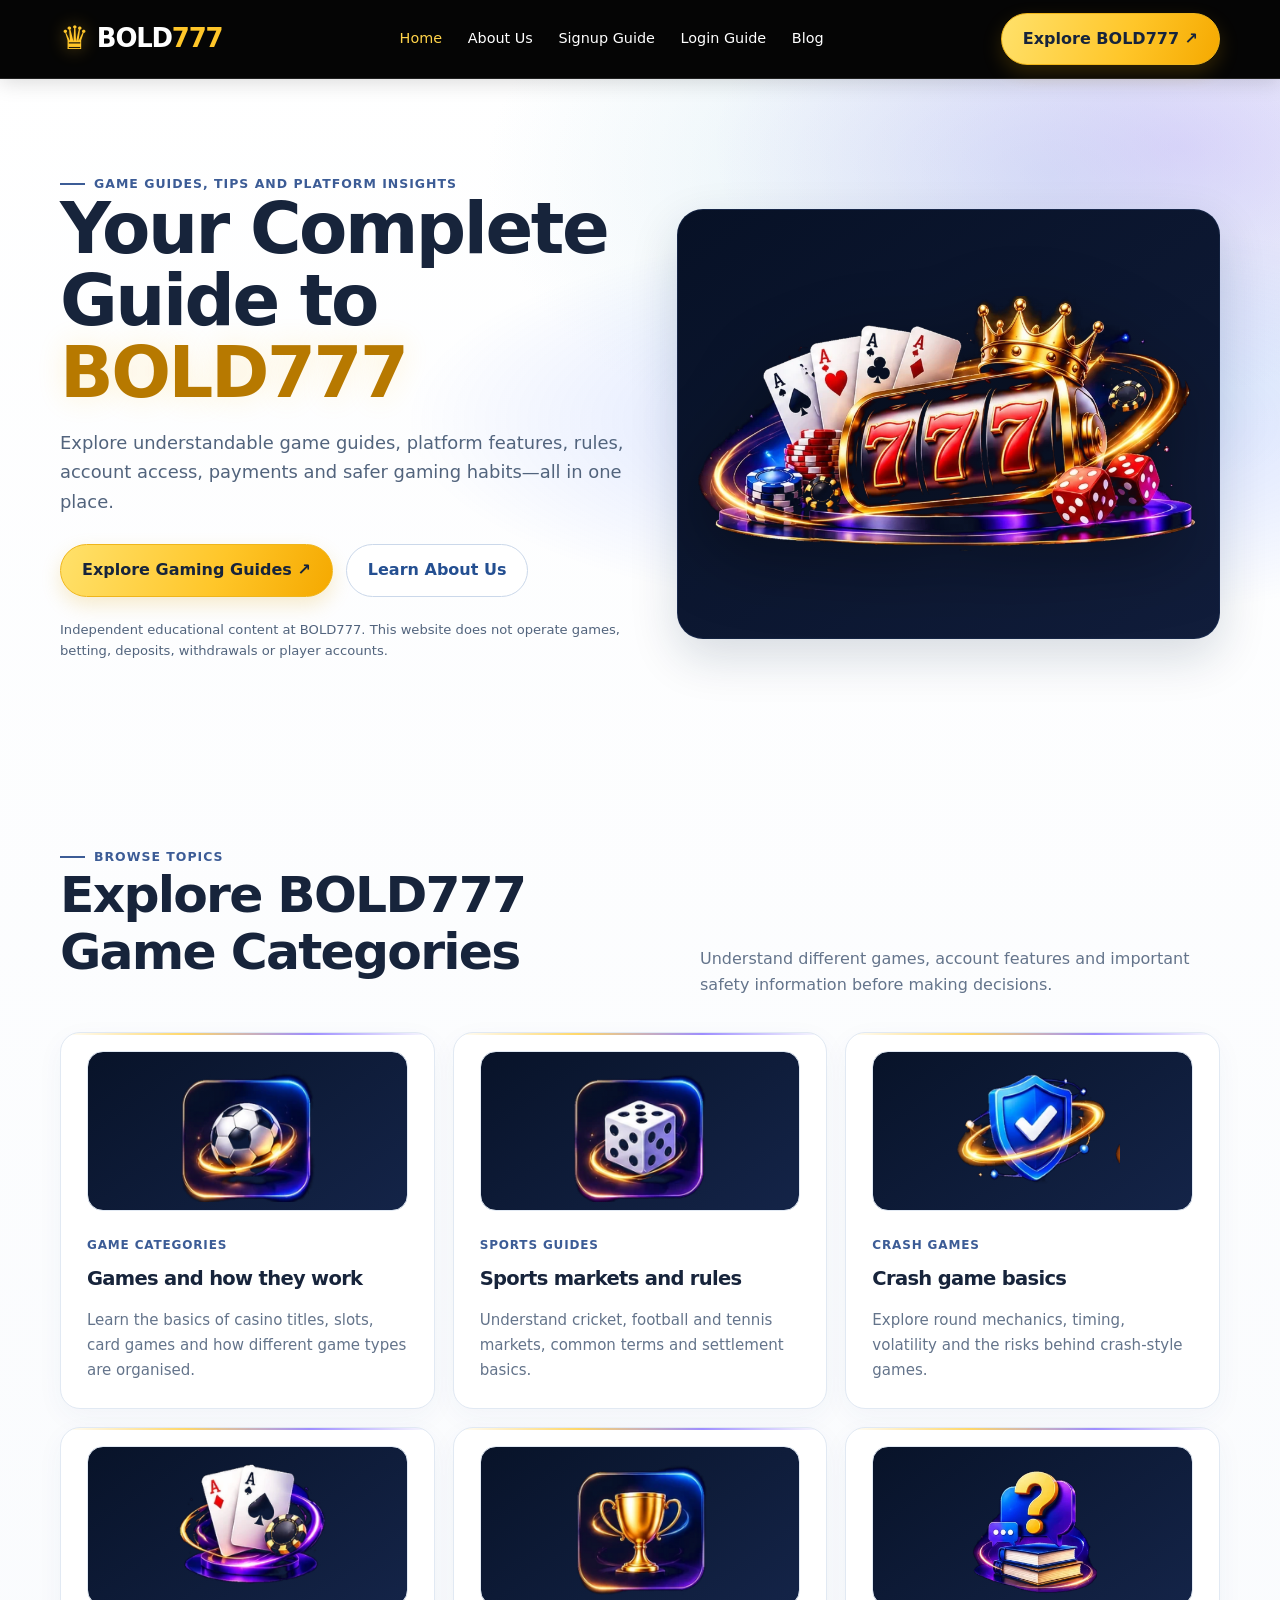
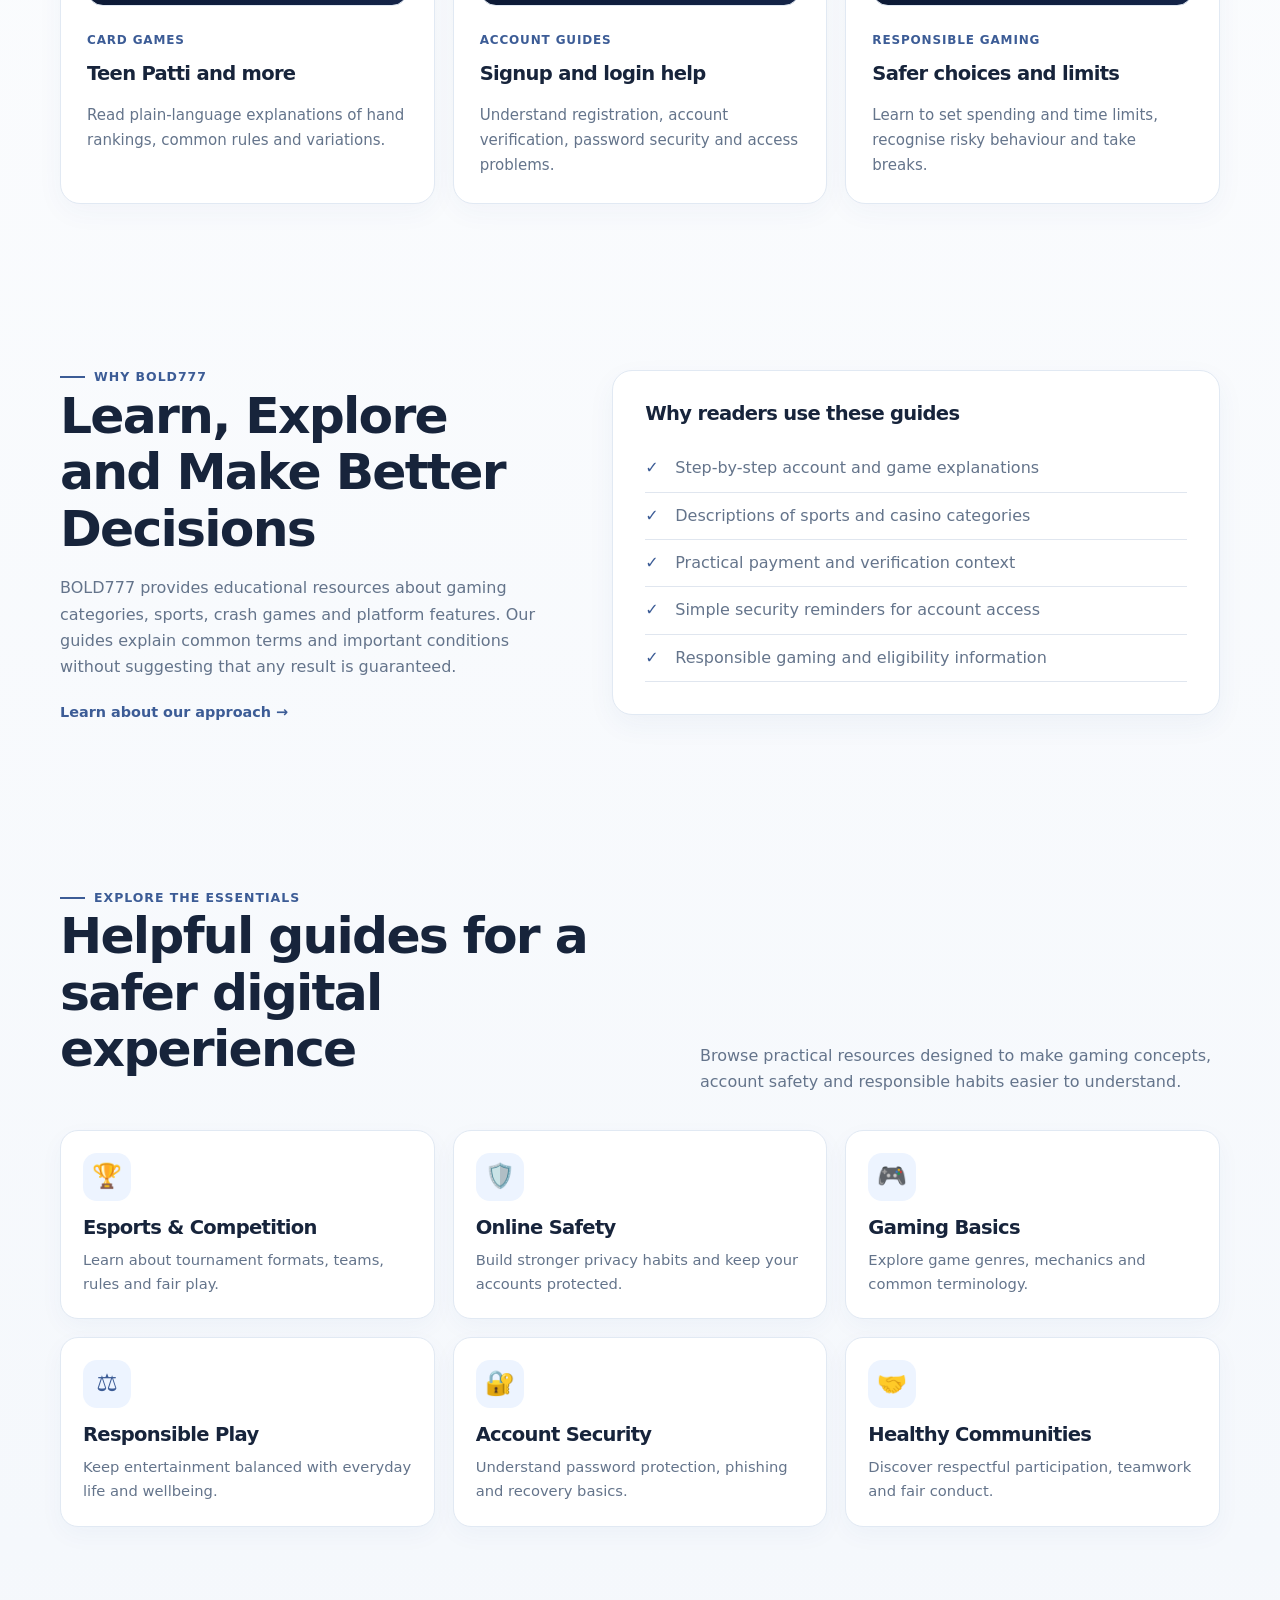
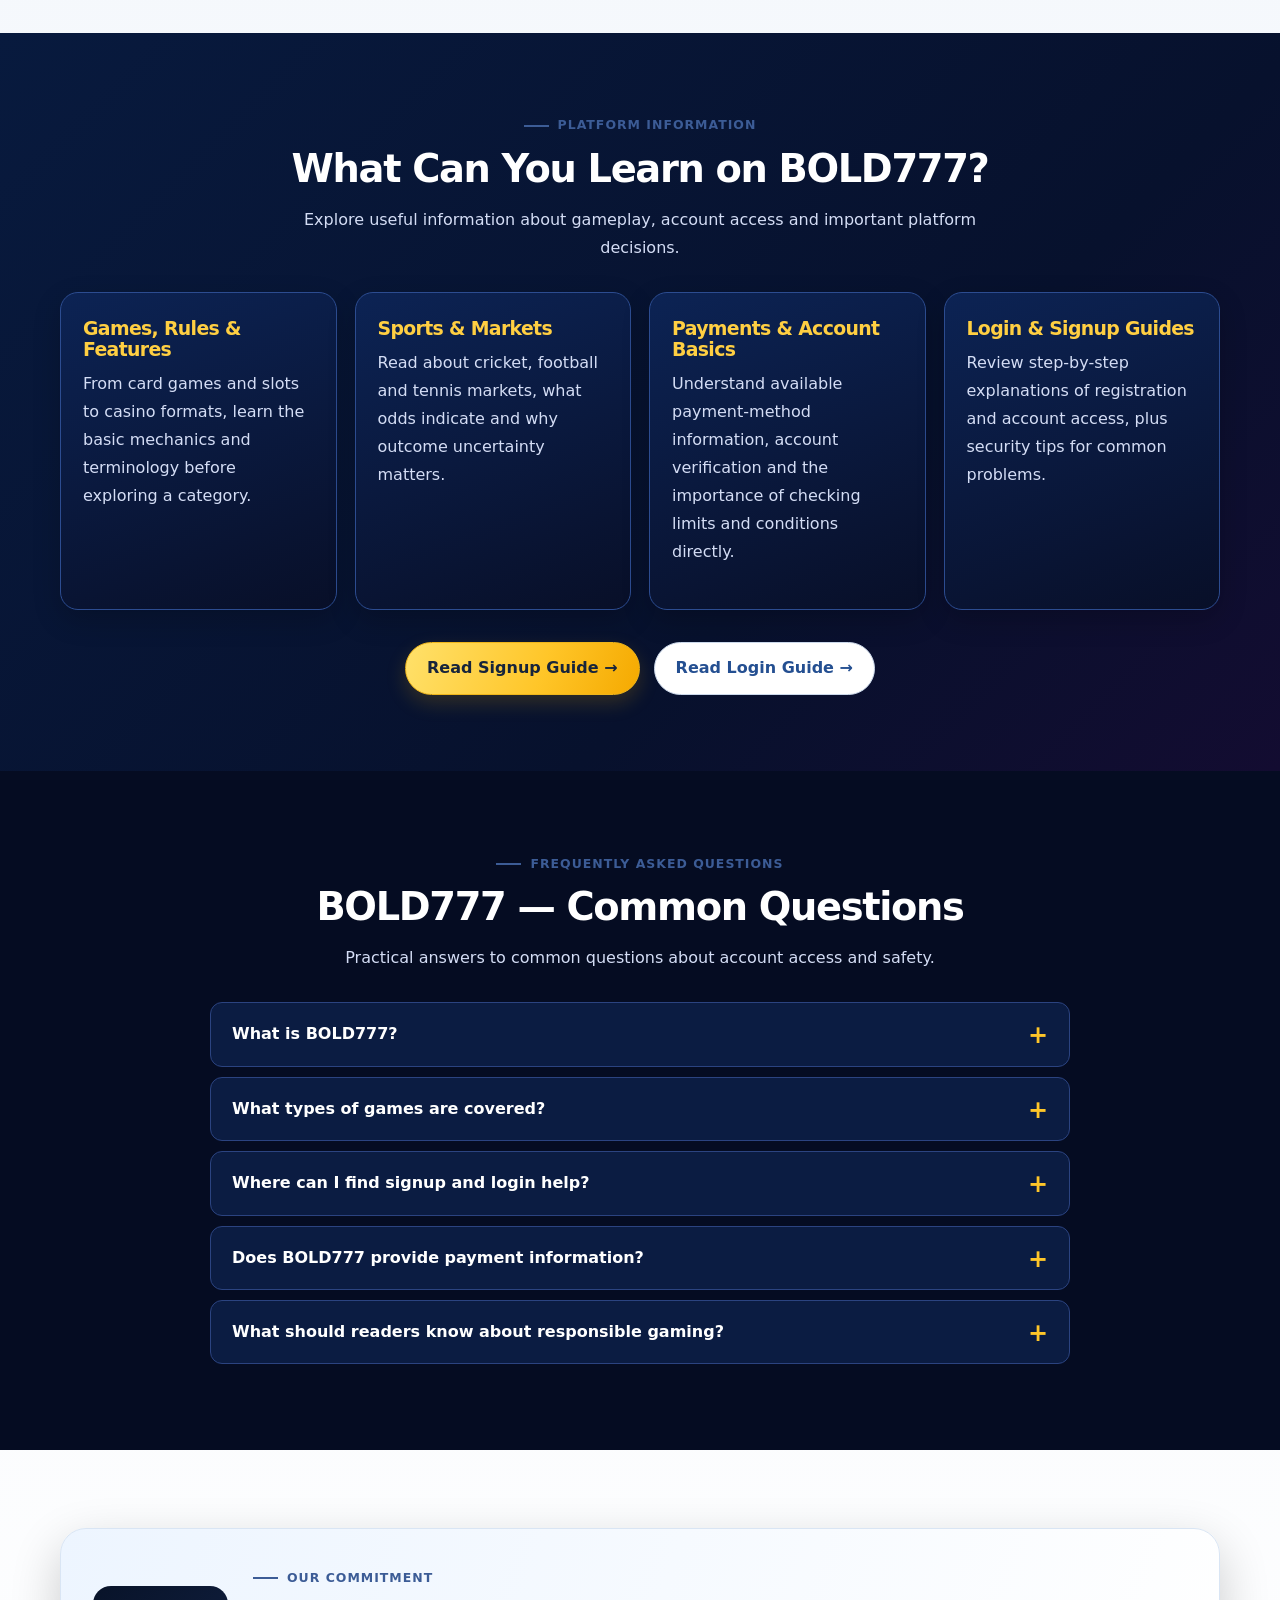
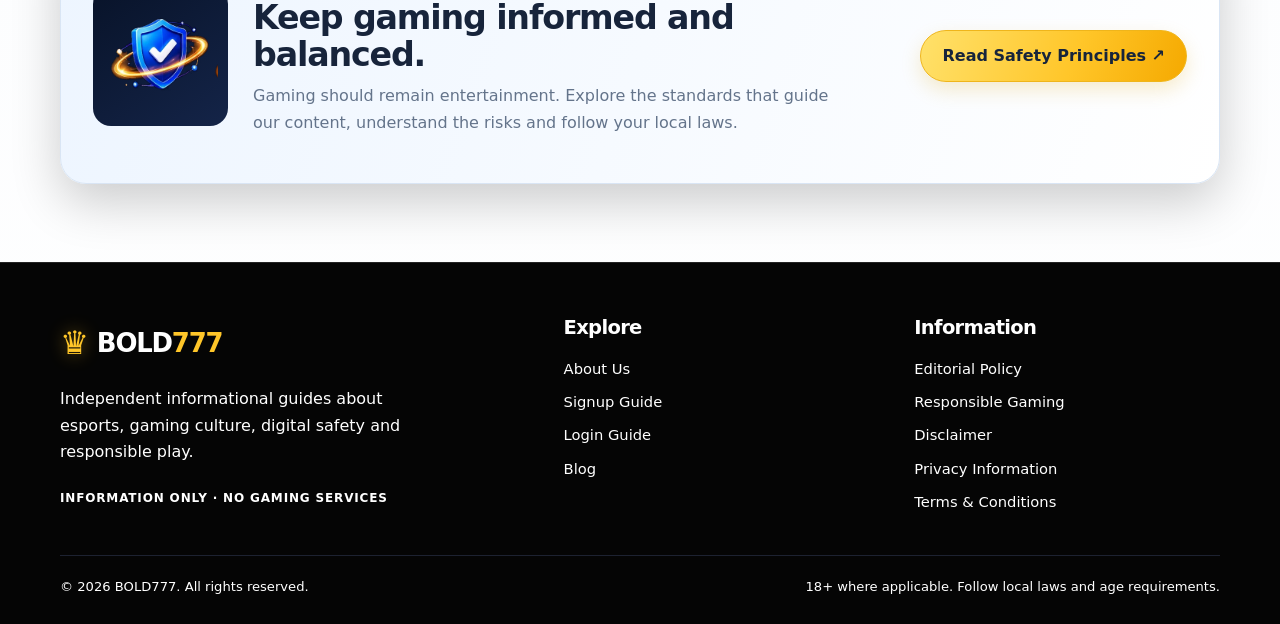
==== index.html @ b9d978da "Add files via upload" ====
<!DOCTYPE html>

<html lang="en"><head><meta charset="utf-8"/><meta content="width=device-width, initial-scale=1" name="viewport"/>
<title>BOLD777 | Game Guides, Account Help &amp; Online Safety</title>
<meta content="#ffffff" name="theme-color"/><link href="assets/style.css" rel="stylesheet"/>
<meta content="website" property="og:type"/>
<meta content="Explore BOLD777 game guides, sports and casino basics, signup and login help, account safety, responsible gaming tips and platform information." name="description"/><meta content="index, follow" name="robots"/><link href="https://bold777games.com/" rel="canonical"/><meta content="BOLD777 | Game Guides, Account Help &amp; Online Safety" property="og:title"/><meta content="Explore BOLD777 game guides, sports and casino basics, signup and login help, account safety, responsible gaming tips and platform information." property="og:description"/><meta content="https://bold777games.com/" property="og:url"/><meta content="summary_large_image" name="twitter:card"/><meta content="BOLD777 | Game Guides, Account Help &amp; Online Safety" name="twitter:title"/><meta content="Explore BOLD777 game guides, sports and casino basics, signup and login help, account safety, responsible gaming tips and platform information." name="twitter:description"/></head><body><header><div class="container nav"><a class="brand" href="index.html">BOLD<span>777</span></a><button aria-expanded="false" aria-label="Toggle navigation" class="menu-btn">Menu</button><nav class="navlinks"><a class="active" href="index.html">Home</a><a class="" href="about.html">About Us</a><a class="" href="signup.html">Signup Guide</a><a class="" href="login.html">Login Guide</a><a class="" href="blog.html">Blog</a></nav><a class="nav-cta" href="https://bold777games.com/">Explore BOLD777 ↗</a></div></header>
<main><section class="hero"><div class="container hero-grid"><div><span class="eyebrow">GAME GUIDES, TIPS AND PLATFORM INSIGHTS</span><h1>Your Complete Guide to <span style="color:#ffc329">BOLD777</span></h1><p>Explore understandable game guides, platform features, rules, account access, payments and safer gaming habits—all in one place.</p><div class="actions"><a class="btn" href="https://bold777games.com/" rel="noopener noreferrer" target="_blank">Explore Gaming Guides ↗</a><a class="btn secondary" href="about.html">Learn About Us</a></div><p style="font-size:.82rem;margin-top:22px">Independent educational content at BOLD777. This website does not operate games, betting, deposits, withdrawals or player accounts.</p></div><div class="visual hero-art"><img alt="BOLD777 gaming illustration with cards, crown, slot machine and chips" src="assets/images/home-hero.png"/></div></div></section>
<section class="section"><div class="container"><div class="section-head"><div><span class="eyebrow">Browse topics</span><h2>Explore BOLD777 Game Categories</h2></div><p>Understand different games, account features and important safety information before making decisions.</p></div><div class="grid">
<article class="card"><div class="icon image-icon"><img alt="" src="assets/images/category-sports.png"/></div><span class="tag">Game categories</span><h3>Games and how they work</h3><p>Learn the basics of casino titles, slots, card games and how different game types are organised.</p></article>
<article class="card"><div class="icon image-icon"><img alt="" src="assets/images/category-dice.png"/></div><span class="tag">Sports guides</span><h3>Sports markets and rules</h3><p>Understand cricket, football and tennis markets, common terms and settlement basics.</p></article>
<article class="card"><div class="icon image-icon"><img alt="" src="assets/images/security-guide.png"/></div><span class="tag">Crash games</span><h3>Crash game basics</h3><p>Explore round mechanics, timing, volatility and the risks behind crash-style games.</p></article>
<article class="card"><div class="icon image-icon"><img alt="" src="assets/images/cards-guide.png"/></div><span class="tag">Card games</span><h3>Teen Patti and more</h3><p>Read plain-language explanations of hand rankings, common rules and variations.</p></article>
<article class="card"><div class="icon image-icon"><img alt="" src="assets/images/category-trophy.png"/></div><span class="tag">Account guides</span><h3>Signup and login help</h3><p>Understand registration, account verification, password security and access problems.</p></article>
<article class="card"><div class="icon image-icon"><img alt="" src="assets/images/faq-guide.png"/></div><span class="tag">Responsible gaming</span><h3>Safer choices and limits</h3><p>Learn to set spending and time limits, recognise risky behaviour and take breaks.</p></article>
</div></div></section>
<section class="section"><div class="container split"><div><span class="eyebrow">Why BOLD777</span><h2>Learn, Explore and Make Better Decisions</h2><p>BOLD777 provides educational resources about gaming categories, sports, crash games and platform features. Our guides explain common terms and important conditions without suggesting that any result is guaranteed.</p><a class="read" href="about.html">Learn about our approach →</a></div><div class="panel"><h3>Why readers use these guides</h3><ul class="checklist"><li>Step-by-step account and game explanations</li><li>Descriptions of sports and casino categories</li><li>Practical payment and verification context</li><li>Simple security reminders for account access</li><li>Responsible gaming and eligibility information</li></ul></div></div></section>
<section class="section"><div class="container"><div class="section-head"><div><span class="eyebrow">Explore the essentials</span><h2>Helpful guides for a safer digital experience</h2></div><p>Browse practical resources designed to make gaming concepts, account safety and responsible habits easier to understand.</p></div><div class="feature-grid">
<div class="feature-tile"><div class="feature-symbol">🏆</div><h3>Esports &amp; Competition</h3><p>Learn about tournament formats, teams, rules and fair play.</p></div>
<div class="feature-tile"><div class="feature-symbol">🛡️</div><h3>Online Safety</h3><p>Build stronger privacy habits and keep your accounts protected.</p></div>
<div class="feature-tile"><div class="feature-symbol">🎮</div><h3>Gaming Basics</h3><p>Explore game genres, mechanics and common terminology.</p></div>
<div class="feature-tile"><div class="feature-symbol">⚖️</div><h3>Responsible Play</h3><p>Keep entertainment balanced with everyday life and wellbeing.</p></div>
<div class="feature-tile"><div class="feature-symbol">🔐</div><h3>Account Security</h3><p>Understand password protection, phishing and recovery basics.</p></div>
<div class="feature-tile"><div class="feature-symbol">🤝</div><h3>Healthy Communities</h3><p>Discover respectful participation, teamwork and fair conduct.</p></div>
</div></div></section>
<section class="content-rich-section rich-alt"><div class="container"><div class="rich-heading"><span class="eyebrow">PLATFORM INFORMATION</span><h2>What Can You Learn on BOLD777?</h2><p>Explore useful information about gameplay, account access and important platform decisions.</p></div><div class="rich-card-grid"><article class="rich-card"><h3>Games, Rules &amp; Features</h3><p>From card games and slots to casino formats, learn the basic mechanics and terminology before exploring a category.</p></article><article class="rich-card"><h3>Sports &amp; Markets</h3><p>Read about cricket, football and tennis markets, what odds indicate and why outcome uncertainty matters.</p></article><article class="rich-card"><h3>Payments &amp; Account Basics</h3><p>Understand available payment-method information, account verification and the importance of checking limits and conditions directly.</p></article><article class="rich-card"><h3>Login &amp; Signup Guides</h3><p>Review step-by-step explanations of registration and account access, plus security tips for common problems.</p></article></div><div class="rich-actions"><a class="btn" href="signup.html">Read Signup Guide →</a><a class="btn secondary" href="login.html">Read Login Guide →</a></div></div></section><section class="content-rich-section"><div class="container"><div class="rich-heading"><span class="eyebrow">FREQUENTLY ASKED QUESTIONS</span><h2>BOLD777 — Common Questions</h2><p>Practical answers to common questions about account access and safety.</p></div><div class="rich-faq-list"><details class="rich-faq"><summary>What is BOLD777?</summary><p>BOLD777 is a content resource providing game guides, information about platform features and educational updates related to BOLD777.</p></details><details class="rich-faq"><summary>What types of games are covered?</summary><p>Guides cover sports, casino formats, card games, slots and crash games, with topics varying by publication.</p></details><details class="rich-faq"><summary>Where can I find signup and login help?</summary><p>Use the Signup Guide and Login Guide pages for general steps, verification information and account-security advice.</p></details><details class="rich-faq"><summary>Does BOLD777 provide payment information?</summary><p>The site explains payment-related topics and conditions. Always confirm current methods and limits with the official platform.</p></details><details class="rich-faq"><summary>What should readers know about responsible gaming?</summary><p>Only participate where legally permitted and age-eligible. Set clear limits, avoid chasing losses and seek support when needed.</p></details></div></div></section><section class="section" id="site-policies"><div class="container"><div class="banner banner-with-art final-banner"><img alt="Illustration of gaming safety" class="banner-art" src="assets/images/security-guide.webp"/><div class="final-banner-copy"><span class="eyebrow">Our commitment</span><h2>Keep gaming informed and balanced.</h2><p>Gaming should remain entertainment. Explore the standards that guide our content, understand the risks and follow your local laws.</p></div><a class="btn final-banner-button" href="https://bold777games.com/responsible-gaming/">Read Safety Principles ↗</a></div></div></section></main>
<footer><div class="container"><div class="footer-grid"><div><a class="brand" href="index.html">BOLD<span>777</span></a><p style="max-width:360px;margin-top:16px">Independent informational guides about esports, gaming culture, digital safety and responsible play.</p><p class="tag">Information only · No gaming services</p></div><div><h3>Explore</h3><div class="footer-links"><a href="about.html">About Us</a><a href="signup.html">Signup Guide</a><a href="login.html">Login Guide</a><a href="blog.html">Blog</a></div></div><div><h3>Information</h3><div class="footer-links"><a href="https://bold777games.com/editorial-policy/">Editorial Policy</a><a href="https://bold777games.com/responsible-gaming/">Responsible Gaming</a><a href="https://bold777games.com/disclaimer/">Disclaimer</a><a href="https://bold777games.com/privacy-policy/">Privacy Information</a><a href="https://bold777games.com/terms-conditions/">Terms &amp; Conditions</a></div></div></div><div class="footer-bottom"><span>© <span data-year=""></span> BOLD777. All rights reserved.</span><span>18+ where applicable. Follow local laws and age requirements.</span></div></div></footer><script src="assets/script.js"></script></body></html>
---- assets/style.css ----
:root{--bg:#080b16;--panel:#101629;--panel2:#151d34;--text:#f4f6ff;--muted:#a8b1c8;--purple:#8b5cf6;--cyan:#4de3d0;--line:rgba(255,255,255,.1);--max:1160px}
*{box-sizing:border-box}html{scroll-behavior:smooth}body{margin:0;background:radial-gradient(ellipse at 80% 0%,rgba(103,65,190,.18),transparent 35%),var(--bg);color:var(--text);font:16px/1.65 Inter,ui-sans-serif,system-ui,-apple-system,Segoe UI,Roboto,Arial,sans-serif}a{color:inherit;text-decoration:none}img{max-width:100%}.container{width:min(var(--max),calc(100% - 40px));margin:auto}
header{position:sticky;top:0;z-index:20;background:rgba(8,11,22,.88);backdrop-filter:blur(16px);border-bottom:1px solid var(--line)}.nav{height:76px;display:flex;align-items:center;justify-content:space-between;gap:24px}.brand{font-weight:900;font-size:1.55rem;letter-spacing:-1px}.brand span{color:var(--cyan)}.navlinks{display:flex;align-items:center;gap:26px;color:var(--muted);font-size:.94rem}.navlinks a:hover,.navlinks a.active{color:#fff}.nav-cta,.btn{display:inline-flex;align-items:center;justify-content:center;border-radius:12px;padding:11px 17px;font-weight:750;background:linear-gradient(110deg,var(--purple),#5d70ed);color:white;border:0}.menu-btn{display:none;background:none;border:1px solid var(--line);color:white;padding:8px 12px;border-radius:9px}
.hero{padding:88px 0 70px;position:relative;overflow:hidden}.hero-grid{display:grid;grid-template-columns:1.08fr .92fr;gap:48px;align-items:center}.eyebrow{display:inline-flex;gap:9px;align-items:center;color:var(--cyan);font-size:.78rem;letter-spacing:.15em;text-transform:uppercase;font-weight:800}.eyebrow:before{content:"";width:22px;height:2px;background:var(--cyan)}h1,h2,h3{line-height:1.12;letter-spacing:-.035em;margin:0 0 18px}h1{font-size:clamp(2.6rem,6vw,4.8rem);max-width:760px}h2{font-size:clamp(1.9rem,4vw,3rem)}h3{font-size:1.22rem}p{color:var(--muted);margin:0 0 18px}.hero p{font-size:1.12rem;max-width:650px}.actions{display:flex;gap:13px;flex-wrap:wrap;margin-top:28px}.btn.secondary{background:transparent;border:1px solid var(--line);color:var(--text)}.visual{min-height:390px;position:relative;border:1px solid var(--line);border-radius:28px;background:linear-gradient(145deg,rgba(139,92,246,.22),rgba(77,227,208,.06)),var(--panel);padding:25px;overflow:hidden}.visual:before,.visual:after{content:"";position:absolute;border-radius:50%;filter:blur(2px)}.visual:before{width:240px;height:240px;background:rgba(139,92,246,.22);right:-65px;top:-55px}.visual:after{width:180px;height:180px;background:rgba(77,227,208,.14);left:-70px;bottom:-60px}.orbit{position:absolute;inset:50px 45px;border:1px solid rgba(255,255,255,.14);border-radius:50%;transform:rotate(-24deg)}.orbit.two{inset:80px 10px;transform:rotate(35deg)}.core{position:absolute;inset:0;display:grid;place-items:center}.core-mark{width:150px;height:150px;border-radius:35px;display:grid;place-items:center;background:linear-gradient(145deg,#8b5cf6,#263b79);box-shadow:0 25px 80px rgba(0,0,0,.45);font-size:3.4rem;font-weight:950;letter-spacing:-.1em}.float-card{position:absolute;z-index:2;background:rgba(10,15,31,.88);border:1px solid var(--line);padding:13px 16px;border-radius:14px;box-shadow:0 12px 35px rgba(0,0,0,.25);font-size:.85rem}.float-card strong{display:block;color:white}.float-card small{color:var(--muted)}.fc1{top:42px;left:22px}.fc2{right:18px;bottom:46px}.fc3{left:34px;bottom:34px}
.section{padding:76px 0}.section-head{display:flex;justify-content:space-between;align-items:end;gap:25px;margin-bottom:30px}.section-head p{max-width:520px;margin:0}.grid{display:grid;grid-template-columns:repeat(3,1fr);gap:18px}.card{background:linear-gradient(145deg,rgba(255,255,255,.045),rgba(255,255,255,.015));border:1px solid var(--line);border-radius:18px;padding:24px;transition:.2s}.card:hover{transform:translateY(-4px);border-color:rgba(139,92,246,.55)}.icon{width:46px;height:46px;border-radius:13px;background:rgba(139,92,246,.18);display:grid;place-items:center;color:#c4b5fd;font-size:1.25rem;margin-bottom:20px}.tag{display:inline-block;color:var(--cyan);font-size:.75rem;font-weight:800;letter-spacing:.08em;text-transform:uppercase;margin-bottom:12px}.card p{font-size:.94rem;margin-bottom:0}.split{display:grid;grid-template-columns:.9fr 1.1fr;gap:45px;align-items:center}.panel{background:var(--panel);border:1px solid var(--line);border-radius:22px;padding:30px}.checklist{list-style:none;padding:0;margin:20px 0 0}.checklist li{padding:10px 0 10px 30px;position:relative;color:var(--muted);border-bottom:1px solid var(--line)}.checklist li:before{content:"✓";position:absolute;left:0;color:var(--cyan);font-weight:900}.banner{padding:38px;border:1px solid rgba(77,227,208,.22);border-radius:22px;background:linear-gradient(110deg,rgba(77,227,208,.09),rgba(139,92,246,.14));display:flex;align-items:center;justify-content:space-between;gap:25px}.banner p{margin:0;max-width:660px}
.page-hero{padding:68px 0 35px}.page-hero h1{font-size:clamp(2.4rem,5vw,4rem)}.breadcrumbs{color:var(--muted);font-size:.88rem;margin-bottom:22px}.article-list{display:grid;grid-template-columns:repeat(3,1fr);gap:18px}.article-card{overflow:hidden;padding:0}.article-art{height:165px;background:radial-gradient(circle at 75% 30%,rgba(77,227,208,.4),transparent 25%),linear-gradient(135deg,#33215e,#121b38 55%,#0b3441);display:flex;align-items:center;justify-content:center;font-size:2.6rem;font-weight:950;letter-spacing:-.1em;color:rgba(255,255,255,.9)}.article-body{padding:22px}.article-body .tag{margin-bottom:8px}.article-body h3{margin-bottom:10px}.article-body p{font-size:.92rem}.read{color:var(--cyan);font-weight:750;font-size:.9rem}.content{max-width:820px}.content h2{font-size:1.75rem;margin:36px 0 14px}.content h3{margin:25px 0 10px}.content ul{color:var(--muted);padding-left:22px}.notice{border-left:3px solid var(--cyan);padding:16px 18px;background:rgba(77,227,208,.06);border-radius:0 12px 12px 0;margin:24px 0}.faq details{border-bottom:1px solid var(--line);padding:18px 0}.faq summary{cursor:pointer;font-weight:750}.faq details p{padding-top:12px;margin:0}
footer{border-top:1px solid var(--line);padding:48px 0 24px;background:rgba(0,0,0,.15)}.footer-grid{display:grid;grid-template-columns:1.5fr 1fr 1fr;gap:35px}.footer-links{display:grid;gap:9px;color:var(--muted);font-size:.92rem}.footer-links a:hover{color:white}.footer-bottom{border-top:1px solid var(--line);margin-top:35px;padding-top:20px;display:flex;justify-content:space-between;gap:20px;color:var(--muted);font-size:.82rem}
@media(max-width:850px){.hero-grid,.split{grid-template-columns:1fr}.visual{min-height:330px}.grid,.article-list{grid-template-columns:repeat(2,1fr)}.navlinks{display:none;position:absolute;top:76px;left:0;right:0;padding:20px;background:#0b1020;border-bottom:1px solid var(--line);flex-direction:column;align-items:flex-start}.navlinks.open{display:flex}.menu-btn{display:block}.nav-cta{display:none}.footer-grid{grid-template-columns:1fr 1fr}}
@media(max-width:560px){.container{width:min(var(--max),calc(100% - 28px))}.hero{padding:60px 0 45px}.section{padding:55px 0}.grid,.article-list,.footer-grid{grid-template-columns:1fr}.section-head,.banner,.footer-bottom{align-items:flex-start;flex-direction:column}.visual{min-height:290px}.core-mark{width:120px;height:120px}.fc1{top:22px;left:12px}.fc2{right:10px;bottom:22px}.fc3{left:14px;bottom:25px}}


/* ===== BOLD777 visual refresh: midnight / electric blue / royal purple / gold ===== */
:root{
  --bg:#050817;--panel:#0b1228;--panel2:#111d3b;--text:#f7f8ff;--muted:#b4bfd8;
  --purple:#8b5cf6;--cyan:#5b8cff;--gold:#ffc629;--line:rgba(151,174,255,.2);
  --max:1200px;
}
body{
  background:
    radial-gradient(ellipse at 8% 12%,rgba(36,91,255,.16),transparent 32%),
    radial-gradient(ellipse at 92% 36%,rgba(126,54,255,.13),transparent 30%),
    linear-gradient(180deg,#050817 0%,#080d20 54%,#050817 100%);
}
header{background:rgba(4,8,22,.91);border-bottom:1px solid rgba(120,151,255,.2);box-shadow:0 10px 35px rgba(0,0,0,.24)}
.nav{height:78px}
.brand{font-size:1.62rem;letter-spacing:-1.2px;white-space:nowrap}
.brand:before{content:"♛";display:inline-block;color:var(--gold);font-size:1.25em;margin-right:9px;vertical-align:-2px;text-shadow:0 0 18px rgba(255,198,41,.45)}
.brand span{color:var(--gold)}
.navlinks{gap:clamp(12px,2vw,26px);font-size:.9rem;color:#d4dcf2}
.navlinks a{transition:color .2s ease}
.navlinks a:hover,.navlinks a.active{color:var(--gold)}
.nav-cta,.btn{
  border-radius:999px;padding:12px 21px;color:#11172b;
  background:linear-gradient(110deg,#ffe16b 0%,#ffbd17 58%,#ff9d00 100%);
  box-shadow:0 8px 24px rgba(255,177,0,.2);transition:transform .2s,box-shadow .2s;
}
.nav-cta:hover,.btn:hover{transform:translateY(-2px);box-shadow:0 12px 30px rgba(255,177,0,.3)}
.btn.secondary{background:rgba(9,15,35,.5);border:1px solid rgba(204,216,255,.5);color:#f5f7ff;box-shadow:none}
.menu-btn{border-color:var(--line);background:#0d1731}
.hero{padding:88px 0 82px;isolation:isolate}
.hero:before{content:"";position:absolute;z-index:-1;inset:0;background:radial-gradient(ellipse at 78% 50%,rgba(35,91,255,.22),transparent 42%),radial-gradient(ellipse at 92% 10%,rgba(151,73,255,.18),transparent 28%)}
.hero-grid{gap:38px;grid-template-columns:1fr .95fr}
.hero h1{font-size:clamp(2.8rem,5.5vw,5rem);line-height:1.02;max-width:680px}
.hero h1 span{color:var(--gold)!important;text-shadow:0 0 28px rgba(255,193,38,.2)}
.hero p{max-width:610px;color:#d0d8ec}
.eyebrow{color:var(--gold);letter-spacing:.08em}
.eyebrow:before{background:linear-gradient(90deg,var(--gold),#ff8c00);width:25px}
.visual{
  min-height:410px;border:1px solid rgba(114,145,255,.42);border-radius:30px;
  background:radial-gradient(circle at 50% 48%,rgba(34,87,255,.3),transparent 35%),linear-gradient(145deg,rgba(29,55,116,.8),rgba(10,14,34,.92) 58%,rgba(69,32,122,.55));
  box-shadow:inset 0 0 55px rgba(64,113,255,.13),0 25px 70px rgba(0,0,0,.32);
}
.visual:before{width:310px;height:310px;background:rgba(45,100,255,.3);filter:blur(32px);right:4%;top:4%}
.visual:after{width:250px;height:250px;background:rgba(146,62,255,.22);filter:blur(35px);left:0;bottom:0}
.orbit{border-color:rgba(255,198,41,.58);box-shadow:0 0 22px rgba(255,183,0,.12)}
.orbit.two{border-color:rgba(107,132,255,.5)}
.core-mark{
  width:190px;height:190px;border-radius:42px;transform:rotate(-7deg);
  background:linear-gradient(145deg,#ffdf59,#ff9d00 42%,#4e2b9c 43%,#101a48 100%);
  border:1px solid rgba(255,226,121,.7);box-shadow:0 0 45px rgba(255,174,0,.28),0 25px 80px rgba(0,0,0,.5);
  color:#fff;font-size:4rem;text-shadow:0 4px 20px rgba(0,0,0,.5)
}
.float-card{background:rgba(5,11,29,.88);border-color:rgba(132,160,255,.3);backdrop-filter:blur(12px);border-radius:16px}
.float-card strong{color:#fff}.float-card small{color:#bac6e4}
.section{padding:78px 0}
.section-head{margin-bottom:34px}
h2{font-size:clamp(2rem,4vw,3.15rem)}
.card,.panel{
  background:linear-gradient(145deg,rgba(18,31,67,.9),rgba(8,14,33,.94));
  border:1px solid rgba(112,145,255,.24);border-radius:20px;
  box-shadow:0 14px 36px rgba(0,0,0,.17)
}
.card{padding:26px;position:relative;overflow:hidden}
.card:before{content:"";position:absolute;inset:0 0 auto;height:2px;background:linear-gradient(90deg,transparent,var(--gold),#755dff,transparent);opacity:.7}
.card:hover{transform:translateY(-5px);border-color:rgba(255,198,41,.5);box-shadow:0 18px 40px rgba(0,0,0,.28)}
.icon{width:54px;height:54px;border-radius:17px;background:linear-gradient(145deg,rgba(255,198,41,.2),rgba(92,107,255,.22));border:1px solid rgba(255,198,41,.28);color:var(--gold);font-size:1.45rem}
.tag{color:var(--gold);letter-spacing:.07em}
.split{gap:55px}
.panel{padding:32px;background:linear-gradient(145deg,rgba(16,28,62,.95),rgba(7,13,31,.95))}
.checklist li:before{color:var(--gold)}
.banner{
  border:1px solid rgba(255,198,41,.35);border-radius:26px;
  background:radial-gradient(ellipse at 90% 50%,rgba(89,60,193,.25),transparent 42%),linear-gradient(110deg,rgba(255,198,41,.1),rgba(24,67,155,.2),rgba(77,42,137,.18));
  box-shadow:0 18px 50px rgba(0,0,0,.2)
}
.page-hero{
  padding:78px 0 52px;position:relative;overflow:hidden;
  background:radial-gradient(ellipse at 82% 25%,rgba(48,89,221,.22),transparent 36%),linear-gradient(180deg,rgba(11,19,46,.75),rgba(5,8,23,0));
  border-bottom:1px solid rgba(120,151,255,.13)
}
.page-hero:after{content:"777";position:absolute;right:7%;top:5%;font-size:clamp(7rem,18vw,15rem);font-weight:1000;letter-spacing:-.12em;color:rgba(255,198,41,.035);pointer-events:none}
.page-hero .container{position:relative;z-index:1}
.page-hero h1{max-width:900px}
.breadcrumbs{color:#aab7d5}
.breadcrumbs a{color:var(--gold)}
.article-list{gap:22px}
.article-card{padding:0}
.article-art{
  height:180px;color:var(--gold);font-size:3rem;
  background:radial-gradient(circle at 70% 25%,rgba(255,190,40,.35),transparent 24%),radial-gradient(circle at 25% 80%,rgba(71,105,255,.45),transparent 35%),linear-gradient(135deg,#14265a,#10132f 55%,#351a69);
  border-bottom:1px solid rgba(255,198,41,.2)
}
.article-body{padding:24px}
.article-body h3{color:#f7f8ff}
.read{color:var(--gold)}
.content{max-width:900px}
.content h2{color:#fff;border-left:3px solid var(--gold);padding-left:14px}
.content h3{color:#f4f6ff}
.content ul{line-height:1.85}
.notice{border-left-color:var(--gold);background:rgba(255,198,41,.07);border-radius:0 14px 14px 0}
.faq details{border:1px solid rgba(125,151,230,.2);border-radius:14px;padding:17px 20px;margin:10px 0;background:rgba(13,23,51,.72)}
.faq summary{color:#f5f7ff}
.faq details[open]{border-color:rgba(255,198,41,.45)}
footer{border-top:1px solid rgba(255,198,41,.25);padding:54px 0 26px;background:linear-gradient(180deg,#070b1c,#030611)}
.footer-grid{gap:45px}
footer h3{color:#fff}
.footer-links a:hover{color:var(--gold)}
.footer-bottom{border-top-color:rgba(127,151,222,.2)}
@media(max-width:850px){
  .nav{height:70px}.navlinks{top:70px;background:#070d21}
  .hero{padding:64px 0 58px}.hero-grid{grid-template-columns:1fr}
  .visual{min-height:340px}.page-hero{padding:58px 0 40px}
}
@media(max-width:560px){
  .hero h1{font-size:2.7rem}.section{padding:58px 0}
  .visual{min-height:285px}.core-mark{width:130px;height:130px;font-size:3rem}
  .card{padding:22px}.article-card{padding:0}.article-body{padding:20px}
  .page-hero:after{right:0;top:15%;font-size:7rem}
}


/* Supplied BOLD777 illustration pack */
.hero-art{
  min-height:0; padding:0; border:0; background:transparent; box-shadow:none;
  display:flex; align-items:center; justify-content:center; overflow:visible;
}
.hero-art:before,.hero-art:after{display:none}
.hero-art img{display:block;width:100%;height:auto;max-height:440px;object-fit:contain;filter:drop-shadow(0 18px 35px rgba(0,0,0,.38))}
.image-icon{width:100%;height:112px;border:0;background:transparent;border-radius:12px;overflow:hidden;margin:0 0 18px;padding:0}
.image-icon img{width:100%;height:100%;object-fit:contain;display:block}
.card:has(.image-icon){padding-top:18px}
.article-art{height:190px;overflow:hidden;padding:0;background:#050817}
.article-art img{width:100%;height:100%;object-fit:cover;display:block}
.page-hero .container{min-height:210px;padding-right:300px}
.page-hero-art{position:absolute;right:0;top:50%;transform:translateY(-50%);width:min(290px,32%);max-height:230px;object-fit:contain;filter:drop-shadow(0 12px 24px rgba(0,0,0,.35))}
.article-feature-image{display:block;width:100%;max-height:390px;object-fit:contain;background:#030611;border:1px solid rgba(255,198,41,.25);border-radius:22px;margin:0 0 34px}
.banner-with-art{position:relative;overflow:hidden;padding-left:190px}
.banner-art{position:absolute;left:12px;top:50%;transform:translateY(-50%);width:160px;height:150px;object-fit:contain}
@media(max-width:850px){
 .hero-art{min-height:0}
 .hero-art img{max-height:340px}
 .page-hero .container{padding-right:0;padding-bottom:160px}
 .page-hero-art{top:auto;bottom:0;right:12px;transform:none;width:190px;height:145px}
 .banner-with-art{padding-left:140px}
 .banner-art{width:120px;height:120px}
}
@media(max-width:560px){
 .image-icon{height:90px}
 .article-art{height:155px}
 .page-hero .container{padding-bottom:130px}
 .page-hero-art{width:150px;height:120px}
 .banner-with-art{padding:130px 22px 24px}
 .banner-art{top:0;left:50%;transform:translateX(-50%);width:125px;height:120px}
}

/* ===== Light navy + white visual refresh ===== */
:root{--bg:#f5f8fc;--panel:#ffffff;--panel2:#eef4fb;--text:#17243b;--muted:#64748b;--purple:#244f91;--cyan:#3c5c96;--line:rgba(36,79,145,.14);--max:1160px}
body{background:linear-gradient(180deg,#fff 0%,#f5f8fc 58%,#fff 100%);color:var(--text)}
header{background:rgba(255,255,255,.92);border-bottom-color:#e3eaf4;box-shadow:0 5px 24px rgba(24,52,92,.045)}
.brand span{color:#3c5c96}
.navlinks{color:#60718b}.navlinks a:hover,.navlinks a.active{color:#244f91}
.nav-cta,.btn{background:linear-gradient(110deg,#3c5c96,#244f91);box-shadow:0 8px 20px rgba(36,79,145,.16)}
.btn.secondary{color:#244f91;border-color:#cbd8ea}
.eyebrow,.tag,.read{color:#3c5c96}.eyebrow:before{background:#3c5c96}
.hero{background:radial-gradient(ellipse at 82% 14%,rgba(202,228,240,.65),transparent 38%)}
.visual{background:linear-gradient(145deg,#eaf3ff,#fff 70%);border-color:#d9e5f4;box-shadow:0 20px 50px rgba(38,72,120,.08)}
.visual:before{background:rgba(60,92,150,.13)}.visual:after{background:rgba(202,228,240,.6)}
.orbit{border-color:rgba(60,92,150,.22)}
.core-mark{background:linear-gradient(145deg,#3c5c96,#244f91);box-shadow:0 18px 55px rgba(36,79,145,.25)}
.float-card{background:rgba(255,255,255,.96);border-color:#dce6f3;box-shadow:0 12px 30px rgba(36,79,145,.12);color:#17243b}
.float-card strong{color:#17243b}
.card{background:#fff;border-color:#e1e9f3;box-shadow:0 8px 28px rgba(36,79,145,.045)}
.card:hover{border-color:#9bb5d8;box-shadow:0 14px 34px rgba(36,79,145,.1)}
.icon{background:#edf4ff;color:#3c5c96}
.panel{background:#fff;border-color:#e1e9f3;box-shadow:0 10px 28px rgba(36,79,145,.05)}
.checklist li:before{color:#3c5c96}
.banner{border-color:#d9e5f4;background:linear-gradient(110deg,#edf5ff,#fff)}
.article-art{background:linear-gradient(135deg,#e7f1ff,#f7fbff);color:#244f91}
.page-hero{background:radial-gradient(ellipse at 78% 20%,rgba(202,228,240,.55),transparent 42%)}
.page-hero-art{display:block;width:min(100%,760px);height:clamp(190px,32vw,360px);object-fit:contain;object-position:center;margin:28px auto 0;border-radius:24px;background:linear-gradient(135deg,#edf5ff,#fff);padding:12px}
.article-feature-image{display:block;width:100%;max-height:360px;object-fit:contain;object-position:center;background:#edf5ff;border:1px solid #e1e9f3;border-radius:22px;padding:10px;margin:0 0 28px}
.image-icon{width:100%;height:148px;margin:0 0 20px;border-radius:15px;overflow:hidden;background:#f0f6ff;padding:0}
.image-icon img{width:100%;height:100%;object-fit:contain;padding:12px;display:block}
.hero-art img{position:relative;z-index:1;display:block;width:100%;height:100%;min-height:330px;max-height:480px;object-fit:contain;object-position:center}
.visual.hero-art{display:flex;align-items:center;justify-content:center}
.article-art img{display:block;width:100%;height:100%;object-fit:contain;padding:8px}
.article-art{height:190px;overflow:hidden}
.article-card{height:100%}
.article-list .article-card .article-art img{max-height:100%}
.content{max-width:900px}
.content h2{color:#1e3a63}
.content .notice{border-left-color:#3c5c96;background:#edf5ff;color:#405674}
.content .notice strong{color:#244f91}
.feature-grid{display:grid;grid-template-columns:repeat(3,1fr);gap:18px;margin:28px 0}
.feature-tile{background:#fff;border:1px solid #e1e9f3;border-radius:18px;padding:22px;box-shadow:0 8px 25px rgba(36,79,145,.04)}
.feature-symbol{width:48px;height:48px;display:grid;place-items:center;border-radius:14px;background:#edf4ff;color:#3c5c96;font-size:1.5rem;margin-bottom:16px}
.feature-tile h3{margin-bottom:9px}.feature-tile p{font-size:.92rem;margin:0}
.policy-grid{display:grid;grid-template-columns:repeat(2,1fr);gap:16px;margin:25px 0}
.policy-card{padding:22px;border:1px solid #e1e9f3;background:#fff;border-radius:16px}
.policy-card h3{display:flex;align-items:center;gap:10px;color:#244f91}
@media(max-width:800px){.feature-grid{grid-template-columns:repeat(2,1fr)}.hero-art img{min-height:260px}.page-hero-art{height:220px}.nav-cta{display:none}}
@media(max-width:560px){.feature-grid,.policy-grid{grid-template-columns:1fr}.hero{padding:52px 0 40px}.section{padding:52px 0}.page-hero{padding:45px 0 24px}.visual{min-height:300px;padding:12px}.hero-art img{min-height:250px}.image-icon{height:130px}}

/* Image presentation fix: transparent artwork, consistent fit, no black image tiles */
.hero-art{min-height:360px;padding:18px;overflow:hidden;background:linear-gradient(145deg,#f3f8ff,#ffffff 78%);border:1px solid #e2ebf7;border-radius:26px;display:flex;align-items:center;justify-content:center}
.hero-art img{width:100%;height:100%;min-height:0;max-height:430px;object-fit:contain;object-position:center;display:block}
.image-icon{height:150px!important;min-height:150px!important;background:transparent!important;box-shadow:none!important;border:0!important;padding:0!important;display:flex;align-items:center;justify-content:center;overflow:hidden}
.image-icon img{width:100%;height:100%;max-height:150px;object-fit:contain;object-position:center;padding:0!important;display:block}
.article-art{background:linear-gradient(145deg,#f2f7ff,#fff)!important;overflow:hidden}
.article-art img{width:100%;height:100%;object-fit:contain;object-position:center;padding:10px;display:block}
.page-hero-art{background:transparent!important;padding:0!important;object-fit:contain!important;object-position:center!important;max-height:240px}
.article-feature-image{background:linear-gradient(145deg,#f2f7ff,#fff)!important;object-fit:contain!important;object-position:center!important;padding:12px!important}
.banner-with-art{position:relative;overflow:hidden}
.banner-art{width:150px;height:150px;flex:0 0 150px;object-fit:contain;object-position:center;background:transparent;display:block}
@media(max-width:850px){.hero-art{min-height:300px}.hero-art img{max-height:350px}.banner-art{width:120px;height:120px;flex-basis:120px}}
@media(max-width:560px){.hero-art{min-height:250px;padding:12px}.hero-art img{max-height:290px}.image-icon{height:135px!important;min-height:135px!important}.image-icon img{max-height:135px}.banner-art{width:100px;height:100px;flex-basis:100px}}


/* Final image alignment and visual clarity */
.hero-grid{grid-template-columns:minmax(0,1.02fr) minmax(320px,.98fr);gap:clamp(28px,4vw,54px);align-items:center}
.hero-grid>div:first-child{position:relative;z-index:2;min-width:0}
.hero h1{max-width:680px;color:#17243b}.hero h1 span{color:#b77900!important}.hero p{color:#52647d}
.hero-art{width:100%;min-width:0;min-height:0;height:clamp(300px,34vw,430px);padding:18px!important;border-radius:26px;background:linear-gradient(145deg,#071126,#111d3b)!important;border:1px solid rgba(60,92,150,.22)!important;box-shadow:0 18px 48px rgba(14,35,70,.16)!important;overflow:hidden!important}
.hero-art img{width:100%;height:100%;min-height:0!important;max-height:100%!important;object-fit:contain!important;object-position:center!important}
.image-icon{height:160px!important;min-height:160px!important;background:linear-gradient(145deg,#081329,#142448)!important;border:1px solid #e1e9f3!important;border-radius:16px!important;padding:8px!important;overflow:hidden!important}
.image-icon img{width:100%!important;height:100%!important;max-height:100%!important;object-fit:contain!important;object-position:center!important;padding:0!important}
.article-art{height:210px!important;background:linear-gradient(145deg,#081329,#142448)!important;padding:8px!important;overflow:hidden}
.article-art img{width:100%!important;height:100%!important;object-fit:contain!important;object-position:center!important;padding:0!important}
/* Page hero images are placed beside the copy in a separate grid column, never over text. */
.page-hero .container{min-height:0!important;padding-right:0!important;padding-bottom:0!important;display:grid;grid-template-columns:minmax(0,1fr) minmax(240px,360px);column-gap:34px;align-items:center}
.page-hero .breadcrumbs,.page-hero .eyebrow,.page-hero h1,.page-hero p{grid-column:1}
.page-hero-art{position:static!important;right:auto!important;top:auto!important;transform:none!important;display:block!important;grid-column:2;grid-row:1 / span 4;width:100%!important;height:260px!important;max-height:260px!important;object-fit:contain!important;object-position:center!important;margin:0!important;padding:14px!important;border-radius:22px;background:linear-gradient(145deg,#081329,#142448)!important;border:1px solid rgba(60,92,150,.18);box-shadow:0 14px 36px rgba(15,37,74,.12)}
.article-feature-image{width:100%;max-height:420px;object-fit:contain!important;object-position:center!important;background:linear-gradient(145deg,#081329,#142448)!important;padding:16px!important;border-radius:22px}
.banner-art{background:linear-gradient(145deg,#081329,#142448);border-radius:18px;padding:8px}
.nav-cta,.btn,.actions .btn,.banner .btn{background:linear-gradient(110deg,#ffe16b 0%,#ffc629 58%,#f5a900 100%)!important;color:#17243b!important;border:1px solid #efb51b!important;box-shadow:0 8px 20px rgba(222,158,0,.2)!important;font-weight:800}
.nav-cta:hover,.btn:hover{background:linear-gradient(110deg,#ffeb91,#ffbf24)!important;color:#111827!important;box-shadow:0 12px 28px rgba(222,158,0,.28)!important}
.btn.secondary{background:#fff!important;color:#244f91!important;border:1px solid #cbd8ea!important;box-shadow:none!important}
@media(max-width:850px){.hero-grid{grid-template-columns:1fr!important;gap:24px!important}.hero-art{height:340px!important;min-height:0!important}.page-hero .container{display:flex!important;flex-direction:column!important;align-items:stretch!important;gap:10px!important}.page-hero-art{width:100%!important;height:240px!important;max-height:240px!important;margin:14px 0 0!important}}
@media(max-width:560px){.hero-art{height:270px!important;padding:10px!important}.image-icon{height:145px!important;min-height:145px!important}.article-art{height:175px!important}.page-hero-art{height:205px!important;max-height:205px!important}.hero h1{font-size:clamp(2.45rem,11vw,3.2rem)}.actions .btn{width:100%;min-height:48px}}

/* November 2026 finishing pass: layout, policy CTA, and dedicated guide designs */
html{scroll-padding-top:90px}
.inline-site-link{color:#b77900;font-weight:800;text-decoration:underline;text-underline-offset:3px}
.final-banner{display:grid!important;grid-template-columns:135px minmax(0,1fr) auto;gap:25px;align-items:center!important;padding:32px!important;min-height:205px}
.final-banner .banner-art{position:static!important;transform:none!important;grid-column:1;width:135px!important;height:140px!important;max-width:100%;padding:10px}
.final-banner-copy{grid-column:2;min-width:0}
.final-banner-copy h2{font-size:clamp(1.5rem,2.6vw,2.2rem);margin:10px 0}
.final-banner-copy p{max-width:600px;margin:0 0 15px}
.policy-shortcuts{display:flex;gap:10px 17px;flex-wrap:wrap}
.policy-shortcuts a{font-size:.85rem;color:#a66e00;font-weight:750;text-decoration:underline;text-underline-offset:3px}
.final-banner-button{grid-column:3;white-space:nowrap;align-self:center;justify-self:end;min-height:48px}
.about-feature-hero .hero-grid{align-items:center;grid-template-columns:minmax(0,1.05fr) minmax(0,.95fr)}
.about-feature-hero .about-hero-art{height:clamp(320px,34vw,430px)!important}
.about-feature-hero .about-hero-art img{object-fit:contain!important}
.about-feature-hero .breadcrumbs{margin-bottom:20px}
.about-feature-hero h1{line-height:1.06}
.about-feature-hero .btn.secondary{background:transparent!important;border:1px solid #c6d3e8!important;color:#17243b!important;box-shadow:none!important}
.policy-card{scroll-margin-top:110px;min-width:0}
#editorial{scroll-margin-top:95px}
/* Screenshot-inspired dark pages; informational rather than fake login flows */
body.game-guide-page{--bg:#04081a;--text:#f7f8ff;--muted:#c2cbe1;--line:rgba(92,126,236,.3);color:#f7f8ff;background:radial-gradient(ellipse at 85% 5%,#102b78 0%,transparent 35%),linear-gradient(180deg,#030816,#08112b 70%,#030714)}
.game-guide-page header{background:rgba(2,7,23,.95)!important;border-bottom:1px solid rgba(81,115,220,.24)}
.game-guide-page .navlinks a{color:#e5e9f5}.game-guide-page .navlinks a.active,.game-guide-page .navlinks a:hover{color:#ffca36}
.game-guide-page .breadcrumbs{color:#abbcdd}.game-guide-page .breadcrumbs a:hover{color:#ffca36}
.game-guide-page .eyebrow{color:#ffc629}.game-guide-page .eyebrow:before{background:#ffc629}
.game-guide-hero{position:relative;overflow:hidden;padding:48px 0 36px;background:radial-gradient(ellipse at 77% 50%,rgba(31,91,251,.4),transparent 52%),linear-gradient(145deg,#04091e,#071e57 55%,#05081d)}
.game-guide-hero:before{content:"";pointer-events:none;position:absolute;inset:0;background:linear-gradient(160deg,transparent 25%,rgba(20,83,245,.12) 32%,transparent 38%,transparent 78%,rgba(156,33,240,.1) 83%,transparent 90%)}
.guide-hero-grid{position:relative;display:grid;grid-template-columns:1.02fr .98fr;gap:32px;min-height:380px;align-items:center}
.guide-hero-copy{position:relative;z-index:1}.guide-hero-copy .breadcrumbs{margin-bottom:17px}
.guide-hero-copy h1{font-size:clamp(2.6rem,5vw,4.5rem);line-height:1.06;color:#fff;max-width:680px;margin:18px 0}.guide-hero-copy h1 span{color:#ffc629;text-shadow:0 0 25px rgba(255,198,41,.16)}
.guide-hero-copy p{max-width:580px;color:#e4eaf7;font-size:1.13rem;line-height:1.55}
.gold-line{height:3px;width:88px;background:#ffc629;margin:24px 0}
.guide-hero-image{height:350px;display:flex;align-items:center;justify-content:center;position:relative}
.guide-hero-image:after{content:"";position:absolute;inset:17% 7%;border-radius:50%;background:rgba(53,89,255,.24);filter:blur(60px);z-index:0}
.guide-hero-image img{position:relative;z-index:1;display:block;width:100%;height:100%;object-fit:contain;filter:drop-shadow(0 22px 22px rgba(0,0,0,.35))}
.game-benefits-section{padding:40px 0 65px;background:linear-gradient(180deg,#040a20,#04091b)}
.game-section-heading{text-align:center;color:#fff;font-size:clamp(1.8rem,3vw,2.5rem);margin-bottom:30px}.game-section-heading span{color:#ffc629}
.game-benefits-grid{display:grid;grid-template-columns:repeat(4,minmax(0,1fr));gap:18px}
.game-benefit{min-width:0;background:linear-gradient(150deg,#101f4c,#071027);border:1px solid #294c9f;border-radius:20px;padding:25px 18px;text-align:center;box-shadow:inset 0 1px rgba(255,255,255,.05)}
.game-benefit-icon{font-size:2.45rem;line-height:1.1;margin:0 0 16px;filter:drop-shadow(0 3px 8px rgba(255,169,0,.3))}.game-benefit h3{font-size:1.08rem;color:#fff;margin-bottom:10px}.game-benefit p{color:#cfd9ed;font-size:.89rem;margin:0;line-height:1.5}
.guide-detail-section{padding:72px 0;background:linear-gradient(180deg,#04091b,#091437)}
.guide-section-heading{text-align:center;max-width:700px;margin:0 auto 32px}.guide-section-heading h2{margin:10px 0;color:#fff}.guide-section-heading p{color:#c1cce5}
.guide-steps-grid{display:grid;grid-template-columns:repeat(2,minmax(0,1fr));gap:18px}
.game-step{display:flex;align-items:flex-start;gap:20px;padding:25px;border-radius:18px;border:1px solid rgba(72,115,237,.35);background:rgba(15,32,79,.58)}
.step-number{flex:0 0 50px;display:grid;place-items:center;width:50px;height:50px;border-radius:13px;background:linear-gradient(120deg,#ffe174,#ffad00);font-weight:900;color:#111a30}
.game-step h3{color:#fff;margin:3px 0 9px}.game-step p{color:#c1cde6;font-size:.96rem;margin:0}
.guide-explainer-section{padding:18px 0 72px;background:#091437}.guide-explainer-panel{max-width:1000px;margin:auto;padding:36px 42px;background:linear-gradient(135deg,#101e45,#07112b);border:1px solid rgba(98,131,243,.35);border-radius:22px}
.guide-explainer-panel h2{color:#fff;font-size:1.55rem;margin:25px 0 10px}.guide-explainer-panel p{color:#cbd4e8}
.guide-note{border-left:3px solid #ffc629;background:rgba(255,198,41,.08);border-radius:0 10px 10px 0;padding:17px 20px;margin-top:26px;color:#ebedf7}
.guide-bottom-section{padding:0 0 75px;background:#091437}.guide-bottom-banner{display:grid;grid-template-columns:230px 1fr;align-items:center;gap:35px;min-height:230px;padding:25px 40px;border:1px solid #294c9f;border-radius:22px;background:radial-gradient(ellipse at 10% 50%,rgba(86,29,238,.36),transparent 35%),linear-gradient(110deg,#071537,#09122f)}
.guide-bottom-image{height:180px}.guide-bottom-image img{height:100%;width:100%;object-fit:contain}.guide-bottom-copy h2{font-size:clamp(1.6rem,3vw,2.2rem);color:#fff;margin:0 0 10px}.guide-bottom-copy p{color:#d2daf0;max-width:620px}.guide-bottom-copy .btn{min-height:45px}
.game-guide-page footer{background:#030716!important}
@media(max-width:1000px){.final-banner{grid-template-columns:115px 1fr!important}.final-banner .banner-art{width:115px!important;height:120px!important}.final-banner-button{grid-column:2;justify-self:start}.game-benefits-grid{grid-template-columns:repeat(2,minmax(0,1fr))}}
@media(max-width:850px){.about-feature-hero .hero-grid,.guide-hero-grid{grid-template-columns:1fr!important}.guide-hero-grid{gap:12px}.guide-hero-image{height:280px}.game-guide-hero{padding:38px 0 25px}.about-feature-hero .about-hero-art{height:330px!important}.game-guide-page .navlinks.open{background:#071027}}
@media(max-width:560px){.final-banner{display:flex!important;flex-direction:column!important;align-items:stretch!important;padding:22px!important;gap:15px}.final-banner .banner-art{position:static!important;width:100px!important;height:100px!important}.final-banner-button{justify-self:start;width:100%;white-space:normal}.policy-shortcuts{gap:10px}.game-benefits-grid,.guide-steps-grid{grid-template-columns:1fr}.game-guide-hero{padding:28px 0}.guide-hero-copy h1{font-size:2.6rem}.guide-hero-image{height:225px}.game-benefits-section,.guide-detail-section{padding:45px 0}.guide-explainer-panel{padding:24px 20px}.guide-bottom-banner{grid-template-columns:1fr;padding:25px;gap:12px}.guide-bottom-image{height:145px}.guide-bottom-section{padding-bottom:48px}.game-step{padding:20px}.game-benefit{padding:22px}}


/* November 2026 revision: unified white/navy guide pages + crisp black navigation */
html{scroll-behavior:smooth}
header,body.game-guide-page header{background:#050505!important;border-bottom:1px solid #222!important;box-shadow:0 3px 20px rgba(0,0,0,.15)!important}
header .brand,header .navlinks,header .navlinks a,header .menu-btn{color:#fff!important}
header .brand span{color:#ffc629!important}
header .navlinks a:hover,header .navlinks a.active,body.game-guide-page header .navlinks a.active{color:#ffd34a!important}
footer,body.game-guide-page footer{background:#050505!important;border-top:1px solid #242424!important;color:#fff!important}
footer .brand,footer h3,footer p,footer .tag,footer .footer-links,footer .footer-links a,footer .footer-bottom,footer .footer-bottom span{color:#fff!important}
footer .brand span{color:#ffc629!important}
footer .footer-links a:hover{color:#ffd34a!important;text-decoration:underline}
@media(max-width:850px){header .navlinks,header .navlinks.open,body.game-guide-page .navlinks.open{background:#050505!important;border-bottom-color:#303030!important}}
body.refined-guide-page{--bg:#f5f8fc;--text:#17243b;--muted:#596d86;background:linear-gradient(180deg,#fff,#f3f7fc 75%,#fff);color:#17243b}
.refined-guide-page .game-guide-hero{background:radial-gradient(ellipse at 72% 35%,#e7efff 0%,transparent 50%),linear-gradient(110deg,#fff,#f6f9ff);border-bottom:1px solid #e2e8f3;padding:55px 0 58px}
.refined-guide-page .game-guide-hero:before{background:linear-gradient(155deg,transparent 35%,rgba(50,89,165,.04) 36%,transparent 42%,transparent 70%,rgba(255,198,41,.08) 76%,transparent 83%)}
.refined-guide-page .guide-hero-grid{grid-template-columns:1fr 1fr;gap:32px;min-height:475px}
.refined-guide-page .guide-hero-copy h1{color:#162541;font-size:clamp(2.55rem,4.45vw,4.6rem);line-height:1.06}
.refined-guide-page .guide-hero-copy h1 span{color:#b78000;text-shadow:none}
.refined-guide-page .guide-hero-copy p{color:#576982}
.refined-guide-page .eyebrow,.refined-guide-page .breadcrumbs{color:#385887}
.refined-guide-page .breadcrumbs a{color:#244f91}
.refined-guide-page .gold-line{background:#ffc629;margin:23px 0}
.refined-guide-page .hero-trustline{display:flex;flex-wrap:wrap;gap:10px;margin-top:24px}
.refined-guide-page .hero-trustline span{display:inline-block;padding:8px 11px;border-radius:999px;background:#eef3fc;border:1px solid #dbe5f4;color:#34527b;font-size:.78rem;font-weight:750}
.refined-guide-page .game-benefits-section,.refined-guide-page .guide-detail-section,.refined-guide-page .guide-explainer-section,.refined-guide-page .guide-bottom-section{background:#f5f8fd}
.refined-guide-page .game-benefits-section{padding:60px 0}
.refined-guide-page .game-section-heading,.refined-guide-page .guide-section-heading h2{color:#17243b}
.refined-guide-page .game-benefit,.refined-guide-page .game-step,.refined-guide-page .guide-explainer-panel{background:#fff;border:1px solid #dce6f5;box-shadow:0 10px 28px rgba(23,49,92,.06)}
.refined-guide-page .game-benefit h3,.refined-guide-page .game-step h3,.refined-guide-page .guide-explainer-panel h2{color:#17243b}
.refined-guide-page .game-benefit p,.refined-guide-page .game-step p,.refined-guide-page .guide-explainer-panel p,.refined-guide-page .guide-section-heading p{color:#586d87}
.refined-guide-page .guide-explainer-panel{max-width:1050px}
.refined-guide-page .guide-note{background:#fff8e3;color:#34415b;border-left:3px solid #ffc629}
.refined-guide-page .guide-bottom-banner{background:linear-gradient(112deg,#07152e,#132b5e);border-color:#244a9d}
.refined-guide-page .phone-showcase{height:455px;isolation:isolate;overflow:hidden;border-radius:30px;background:radial-gradient(circle at 50% 50%,#243e85 0%,#0b1536 54%,#050b1d 100%);border:1px solid #1e386d;box-shadow:0 20px 45px rgba(21,44,87,.19)}
.phone-aura{position:absolute;inset:14% 14%;border-radius:50%;background:conic-gradient(from 25deg,transparent,#ffb900,transparent,#254fff,#b32dff,transparent);opacity:.62;filter:blur(22px);z-index:0}
.phone-frame{position:relative;z-index:2;width:218px;height:396px;border:5px solid #192437;border-left-color:#5c6a83;border-top-color:#a8b2c1;border-radius:32px;transform:rotate(-6deg);padding:9px;background:#080c14;box-shadow:14px 20px 40px rgba(0,0,0,.55),0 0 24px rgba(255,190,0,.22)}
.phone-topline{position:absolute;z-index:4;top:7px;left:calc(50% - 30px);width:60px;height:9px;border-radius:20px;background:#020408}
.phone-screen{display:flex;flex-direction:column;align-items:stretch;gap:9px;overflow:hidden;border-radius:22px;height:100%;background:linear-gradient(165deg,#11192b,#070c17);padding:23px 11px 15px;color:#fff}
.phone-logo{font-size:19px;letter-spacing:-.8px;font-weight:950;color:#fff;text-align:center}.phone-logo span{color:#ffc629}
.phone-avatar{margin:2px auto 0;color:#ffd34a;font-size:24px;line-height:1}
.phone-title{text-align:center;font-size:12px;font-weight:900}.phone-subtitle{text-align:center;color:#9daec5;font-size:8px;margin-top:-6px}
.phone-field{border:1px solid #273654;background:#121b2b;color:#d6e2ef;font-size:10px;padding:10px 9px;border-radius:5px}
.phone-action{background:linear-gradient(105deg,#ffe06b,#ffb400);font-size:11px;font-weight:900;border-radius:6px;text-align:center;color:#121b30;padding:11px 4px;margin-top:3px}
.phone-foot{color:#9fb0c8;font-size:8px;text-align:center;line-height:1.4;margin-top:0}
.phone-chip{position:absolute;z-index:3;display:flex;align-items:center;gap:10px;padding:12px;border:1px solid #a97b21;background:rgba(12,18,33,.95);box-shadow:0 0 19px rgba(255,178,0,.24);border-radius:15px;color:#fff}
.phone-chip b{width:35px;height:35px;display:grid;place-items:center;background:linear-gradient(130deg,#ffd94b,#ad7000);color:#10213f;border-radius:50%;font-size:18px}
.phone-chip strong{display:block;font-size:12px}.phone-chip small{display:block;font-size:9px;color:#bbc9df;margin-top:3px}
.chip-left{bottom:49px;left:8px;transform:rotate(-7deg)}.chip-right{top:64px;right:9px;transform:rotate(5deg)}
.phone-glow-coin{position:absolute;z-index:1;font-size:28px;color:#ffc629;background:radial-gradient(circle,#1e2d57 15%,#050a1c 70%);border:4px dashed #ca8a15;box-shadow:0 0 25px #d8981852;width:64px;height:64px;display:grid;place-items:center;border-radius:50%}
.coin-one{right:28px;bottom:39px;transform:rotate(18deg)}.coin-two{left:38px;top:32px;transform:rotate(-15deg)}
@media(max-width:850px){.refined-guide-page .guide-hero-grid{grid-template-columns:1fr;gap:25px}.refined-guide-page .phone-showcase{height:400px}.phone-frame{height:354px;width:202px}.phone-screen{gap:7px}}
@media(max-width:560px){.refined-guide-page .game-guide-hero{padding:36px 0}.refined-guide-page .guide-hero-copy h1{font-size:2.55rem}.refined-guide-page .phone-showcase{height:355px}.phone-frame{height:321px;width:188px;transform:rotate(-4deg)}.phone-screen{padding:21px 8px 11px;gap:5px}.phone-field{padding:8px;font-size:9px}.phone-chip{padding:7px;gap:5px}.phone-chip b{width:25px;height:25px;font-size:12px}.phone-chip strong{font-size:9px}.phone-chip small{font-size:7px}.chip-right{right:2px;top:30px}.chip-left{left:2px;bottom:27px}.coin-one{right:13px;bottom:18px;width:40px;height:40px;font-size:20px}.coin-two{left:10px;top:17px;width:42px;height:42px;font-size:20px}}

/* v3: policy links and future blog posts area */
.policy-external-link{display:inline-flex;align-items:center;gap:.4rem;margin-top:1.1rem;font-weight:700;color:#ffcc38;text-decoration:underline;text-underline-offset:4px}.policy-external-link:hover{color:#fff}.blog-empty-section{min-height:300px}.future-articles:empty{min-height:120px}

/* Expanded content sections — consistent with BOLD777 dark/navy and gold design */
.content-rich-section{padding:76px 0;background:#050c22;color:#f8f9ff}
.content-rich-section.rich-alt{background:linear-gradient(135deg,#081a3e 0%,#07112d 65%,#130c31 100%)}
.rich-heading{max-width:740px;margin:0 auto 30px;text-align:center}
.content-rich-section h2{color:#fff;font-size:clamp(1.65rem,3vw,2.45rem);line-height:1.18;margin:10px 0 15px}
.content-rich-section h3{color:#ffcf42;margin:16px 0 10px;font-size:1.18rem}
.content-rich-section p,.content-rich-section li{color:#d4ddf5;line-height:1.75}
.rich-card-grid{display:grid;grid-template-columns:repeat(4,minmax(0,1fr));gap:18px}
.rich-card{background:linear-gradient(160deg,#0c2354,#080f28);border:1px solid #2c4c90;border-radius:18px;padding:25px 22px;box-shadow:0 10px 28px #0003}
.rich-card h3{margin-top:0}
.rich-actions{display:flex;justify-content:center;flex-wrap:wrap;gap:14px;margin-top:32px}
.rich-split{display:grid;grid-template-columns:1fr .85fr;align-items:center;gap:46px}
.rich-visual img{display:block;width:100%;height:330px;object-fit:contain;border-radius:20px;background:radial-gradient(ellipse,#182b6a 0%,#070e27 75%)}
.rich-list{padding-left:22px;margin:16px 0 0}
.rich-list li{margin:7px 0}
.rich-notice{border:1px solid #3656a3;background:linear-gradient(120deg,#09214b,#11152c);border-radius:22px;padding:34px 40px}
.rich-notice h2{margin-top:10px}
.rich-table-wrap{overflow-x:auto;border:1px solid #315096;border-radius:16px}
.rich-table{border-collapse:collapse;width:100%;min-width:480px;color:#eef2ff}
.rich-table th,.rich-table td{padding:16px 20px;text-align:left;border-bottom:1px solid #2b416b}
.rich-table th{background:#172c60;color:#ffd250}
.rich-table tr:last-child td{border-bottom:0}
.rich-table td{background:#091634}
.rich-faq-list{max-width:860px;margin:0 auto}
.rich-faq{background:#0b1c42;border:1px solid #2b4380;border-radius:12px;margin:10px 0;padding:0 21px}
.rich-faq summary{cursor:pointer;list-style:none;padding:18px 24px 18px 0;color:#fff;font-weight:700;position:relative}
.rich-faq summary::-webkit-details-marker{display:none}
.rich-faq summary::after{content:'+';position:absolute;right:0;top:13px;color:#ffc629;font-size:24px}
.rich-faq[open] summary::after{content:'−'}
.rich-faq p{margin:0;padding:0 0 19px}
@media(max-width:900px){.rich-card-grid{grid-template-columns:repeat(2,minmax(0,1fr))}.rich-split{grid-template-columns:1fr;gap:22px}}
@media(max-width:560px){.content-rich-section{padding:45px 0}.rich-card-grid{grid-template-columns:1fr}.rich-notice{padding:22px}.rich-visual img{height:220px}}

/* 2026-11-06: Fix CTA/card touching previous section on both guide pages.
   A dark buffer separates the content block from rounded CTA border. */
.game-guide-page .guide-bottom-section,
.refined-guide-page .guide-bottom-section{
  padding-top:56px !important;
  padding-bottom:76px !important;
  background:#050c22 !important;
}
.game-guide-page .guide-bottom-banner{
  margin:0 auto;
  position:relative;
  overflow:hidden;
  box-sizing:border-box;
  border-radius:22px;
}
@media(max-width:560px){
  .game-guide-page .guide-bottom-section,
  .refined-guide-page .guide-bottom-section{padding-top:36px !important;padding-bottom:50px !important;}
  .game-guide-page .guide-bottom-banner{gap:18px;}
}
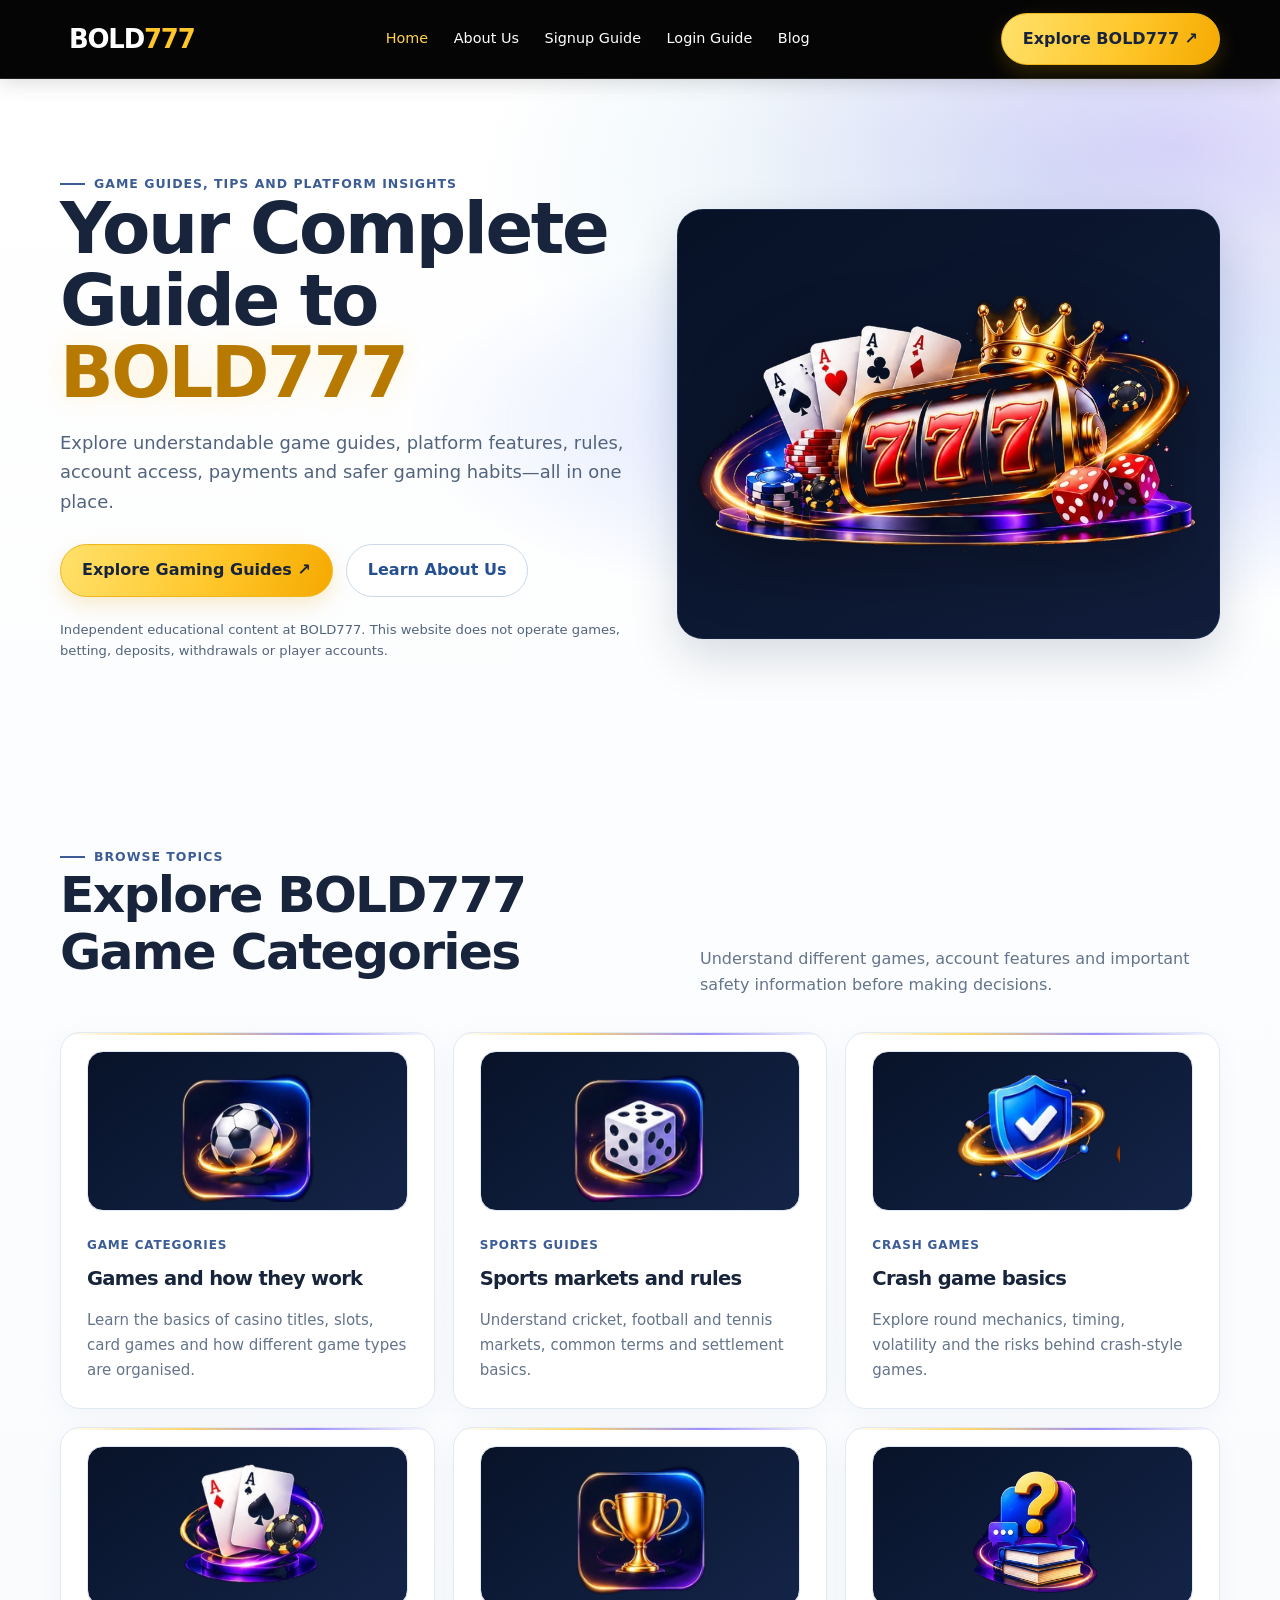
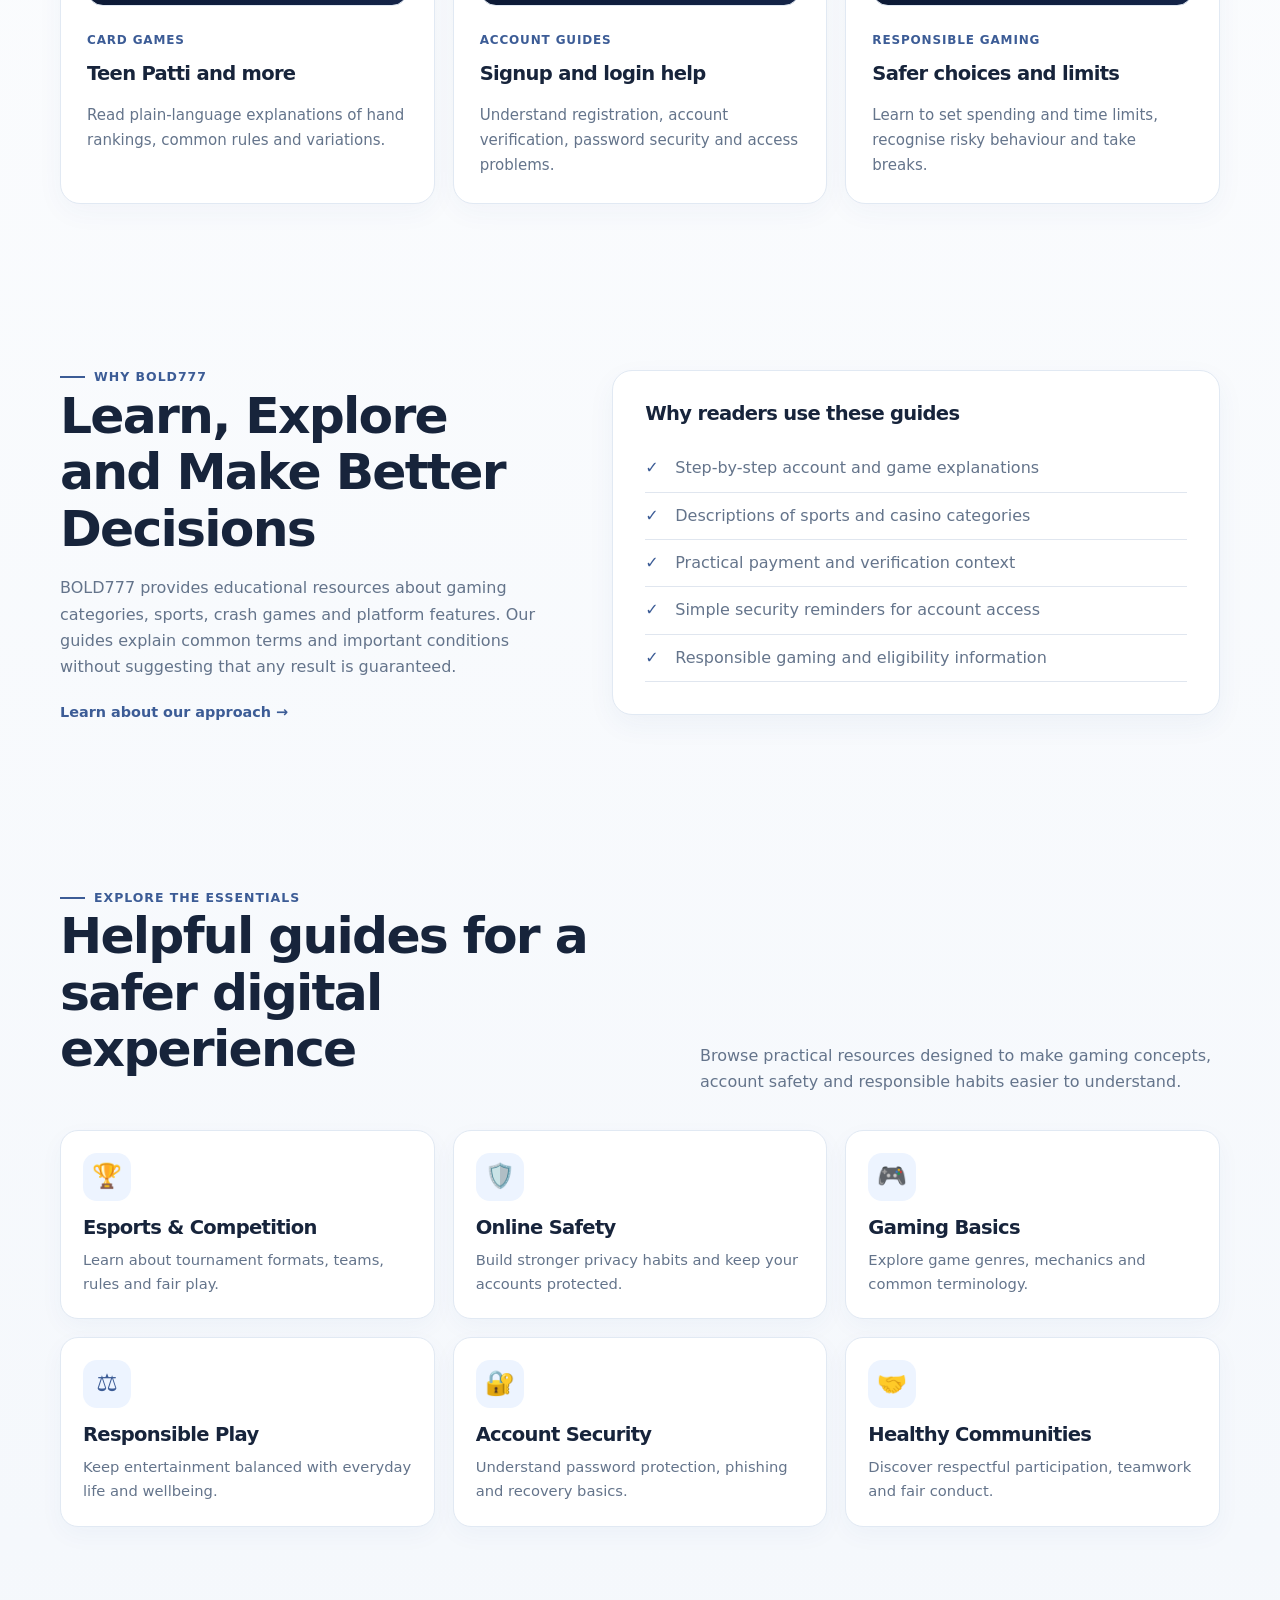
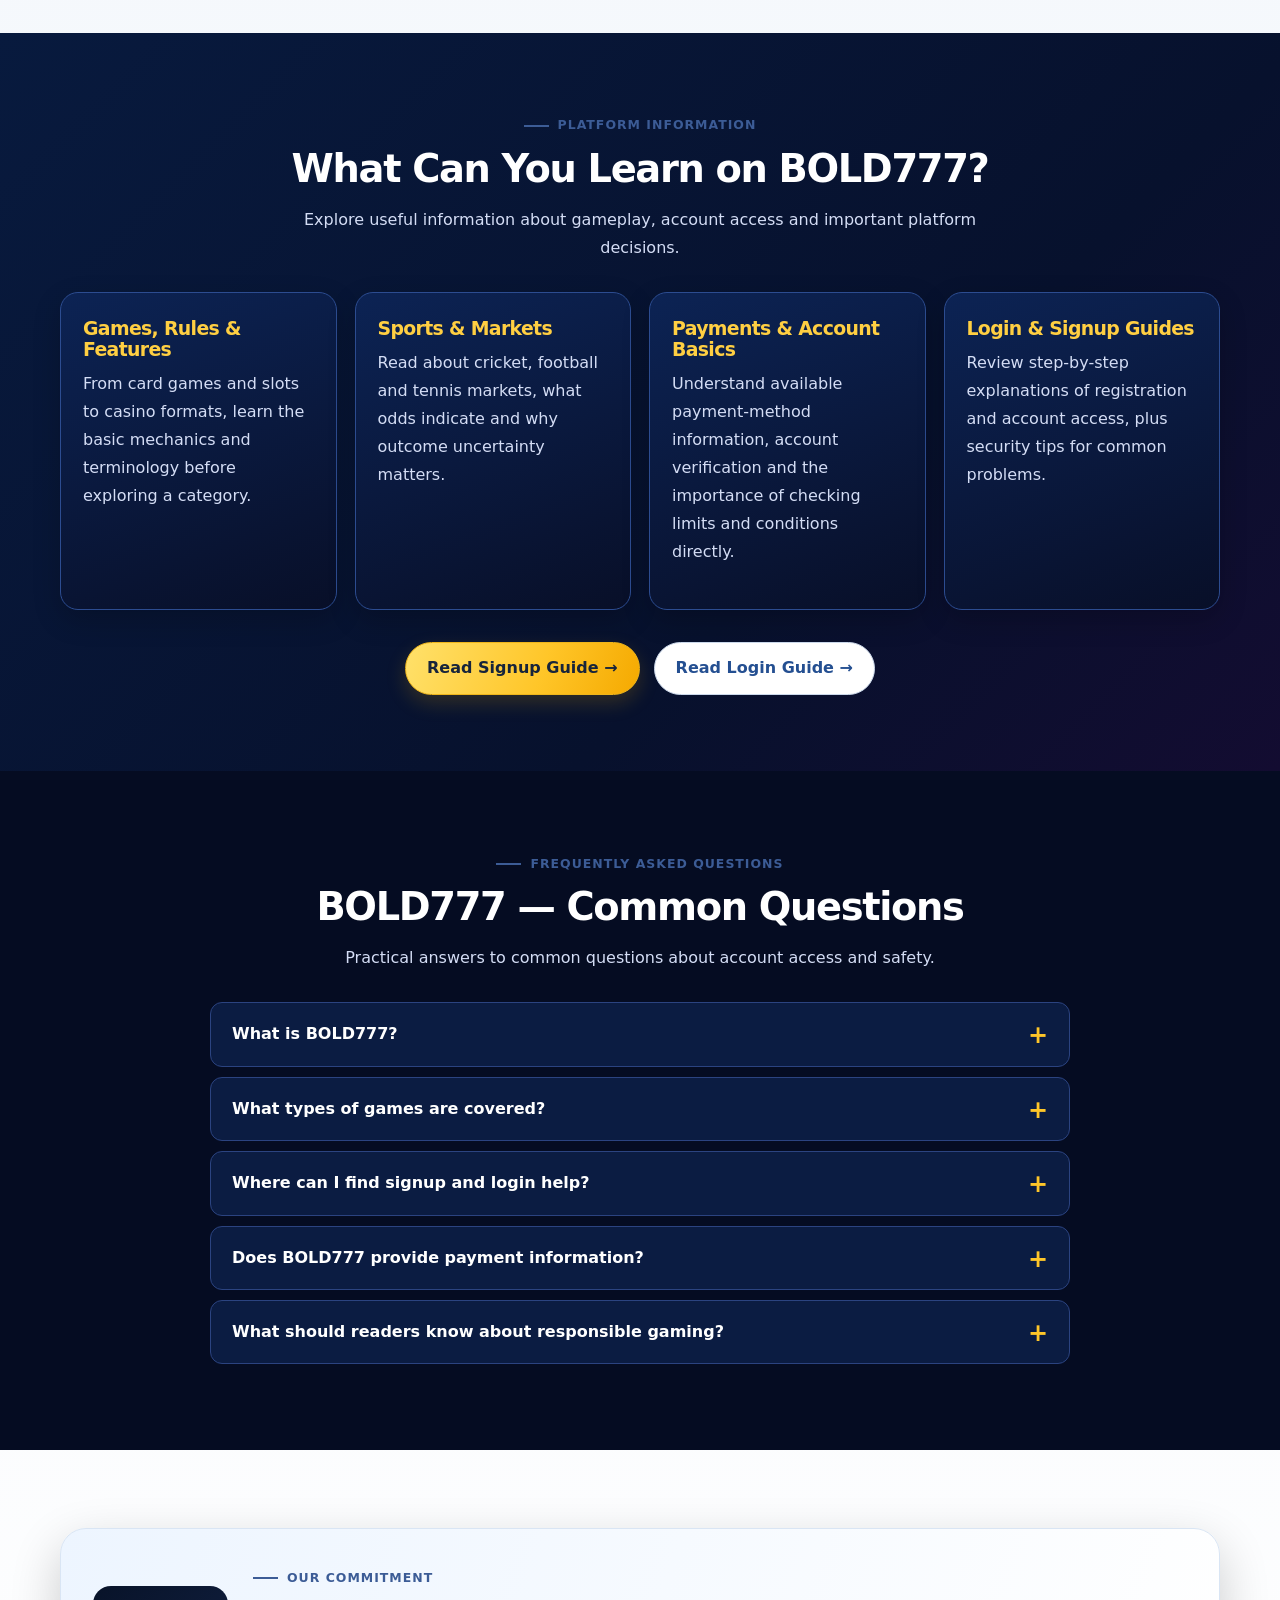
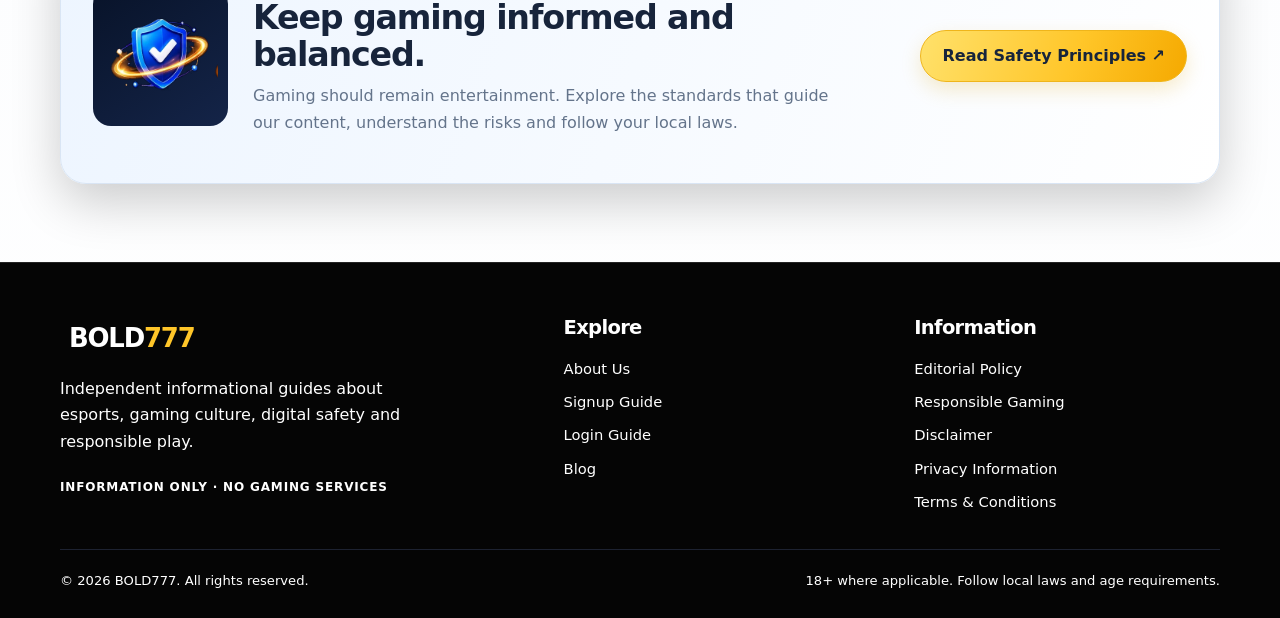
==== commit 7419338c: "Revise meta tags for SEO enhancements Updated meta tags for improved SEO and canonical links." ====
--- a/index.html
+++ b/index.html
@@ -1,10 +1,10 @@
 <!DOCTYPE html>
 
-<html lang="en"><head><meta charset="utf-8"/><meta content="width=device-width, initial-scale=1" name="viewport"/>
+<html lang="en"><head><meta name="google-site-verification" content="otg642Xr1GDGGrI_klR2KMKxdS2SRmSBJ6KXECYcWBM" /><meta charset="utf-8"/><meta content="width=device-width, initial-scale=1" name="viewport"/>
 <title>BOLD777 | Game Guides, Account Help &amp; Online Safety</title>
 <meta content="#ffffff" name="theme-color"/><link href="assets/style.css" rel="stylesheet"/>
 <meta content="website" property="og:type"/>
-<meta content="Explore BOLD777 game guides, sports and casino basics, signup and login help, account safety, responsible gaming tips and platform information." name="description"/><meta content="index, follow" name="robots"/><link href="https://bold777games.com/" rel="canonical"/><meta content="BOLD777 | Game Guides, Account Help &amp; Online Safety" property="og:title"/><meta content="Explore BOLD777 game guides, sports and casino basics, signup and login help, account safety, responsible gaming tips and platform information." property="og:description"/><meta content="https://bold777games.com/" property="og:url"/><meta content="summary_large_image" name="twitter:card"/><meta content="BOLD777 | Game Guides, Account Help &amp; Online Safety" name="twitter:title"/><meta content="Explore BOLD777 game guides, sports and casino basics, signup and login help, account safety, responsible gaming tips and platform information." name="twitter:description"/></head><body><header><div class="container nav"><a class="brand" href="index.html">BOLD<span>777</span></a><button aria-expanded="false" aria-label="Toggle navigation" class="menu-btn">Menu</button><nav class="navlinks"><a class="active" href="index.html">Home</a><a class="" href="about.html">About Us</a><a class="" href="signup.html">Signup Guide</a><a class="" href="login.html">Login Guide</a><a class="" href="blog.html">Blog</a></nav><a class="nav-cta" href="https://bold777games.com/">Explore BOLD777 ↗</a></div></header>
+<meta content="Explore BOLD777 game guides, sports and casino basics, signup and login help, account safety, responsible gaming tips and platform information." name="description"/><meta content="index, follow" name="robots"/><link href="https://bold777games.netlify.app/" rel="canonical"/><meta content="BOLD777 | Game Guides, Account Help &amp; Online Safety" property="og:title"/><meta content="Explore BOLD777 game guides, sports and casino basics, signup and login help, account safety, responsible gaming tips and platform information." property="og:description"/><meta content="https://bold777games.com/" property="og:url"/><meta content="summary_large_image" name="twitter:card"/><meta content="BOLD777 | Game Guides, Account Help &amp; Online Safety" name="twitter:title"/><meta content="Explore BOLD777 game guides, sports and casino basics, signup and login help, account safety, responsible gaming tips and platform information." name="twitter:description"/></head><body><header><div class="container nav"><a class="brand" href="index.html">BOLD<span>777</span></a><button aria-expanded="false" aria-label="Toggle navigation" class="menu-btn">Menu</button><nav class="navlinks"><a class="active" href="index.html">Home</a><a class="" href="about.html">About Us</a><a class="" href="signup.html">Signup Guide</a><a class="" href="login.html">Login Guide</a><a class="" href="blog.html">Blog</a></nav><a class="nav-cta" href="https://bold777games.com/">Explore BOLD777 ↗</a></div></header>
 <main><section class="hero"><div class="container hero-grid"><div><span class="eyebrow">GAME GUIDES, TIPS AND PLATFORM INSIGHTS</span><h1>Your Complete Guide to <span style="color:#ffc329">BOLD777</span></h1><p>Explore understandable game guides, platform features, rules, account access, payments and safer gaming habits—all in one place.</p><div class="actions"><a class="btn" href="https://bold777games.com/" rel="noopener noreferrer" target="_blank">Explore Gaming Guides ↗</a><a class="btn secondary" href="about.html">Learn About Us</a></div><p style="font-size:.82rem;margin-top:22px">Independent educational content at BOLD777. This website does not operate games, betting, deposits, withdrawals or player accounts.</p></div><div class="visual hero-art"><img alt="BOLD777 gaming illustration with cards, crown, slot machine and chips" src="assets/images/home-hero.png"/></div></div></section>
 <section class="section"><div class="container"><div class="section-head"><div><span class="eyebrow">Browse topics</span><h2>Explore BOLD777 Game Categories</h2></div><p>Understand different games, account features and important safety information before making decisions.</p></div><div class="grid">
 <article class="card"><div class="icon image-icon"><img alt="" src="assets/images/category-sports.png"/></div><span class="tag">Game categories</span><h3>Games and how they work</h3><p>Learn the basics of casino titles, slots, card games and how different game types are organised.</p></article>
--- a/assets/style.css
+++ b/assets/style.css
@@ -24,7 +24,7 @@
 header{background:rgba(4,8,22,.91);border-bottom:1px solid rgba(120,151,255,.2);box-shadow:0 10px 35px rgba(0,0,0,.24)}
 .nav{height:78px}
 .brand{font-size:1.62rem;letter-spacing:-1.2px;white-space:nowrap}
-.brand:before{content:"♛";display:inline-block;color:var(--gold);font-size:1.25em;margin-right:9px;vertical-align:-2px;text-shadow:0 0 18px rgba(255,198,41,.45)}
+.brand:before{content:"";display:inline-block;color:var(--gold);font-size:1.25em;margin-right:9px;vertical-align:-2px;text-shadow:0 0 18px rgba(255,198,41,.45)}
 .brand span{color:var(--gold)}
 .navlinks{gap:clamp(12px,2vw,26px);font-size:.9rem;color:#d4dcf2}
 .navlinks a{transition:color .2s ease}
